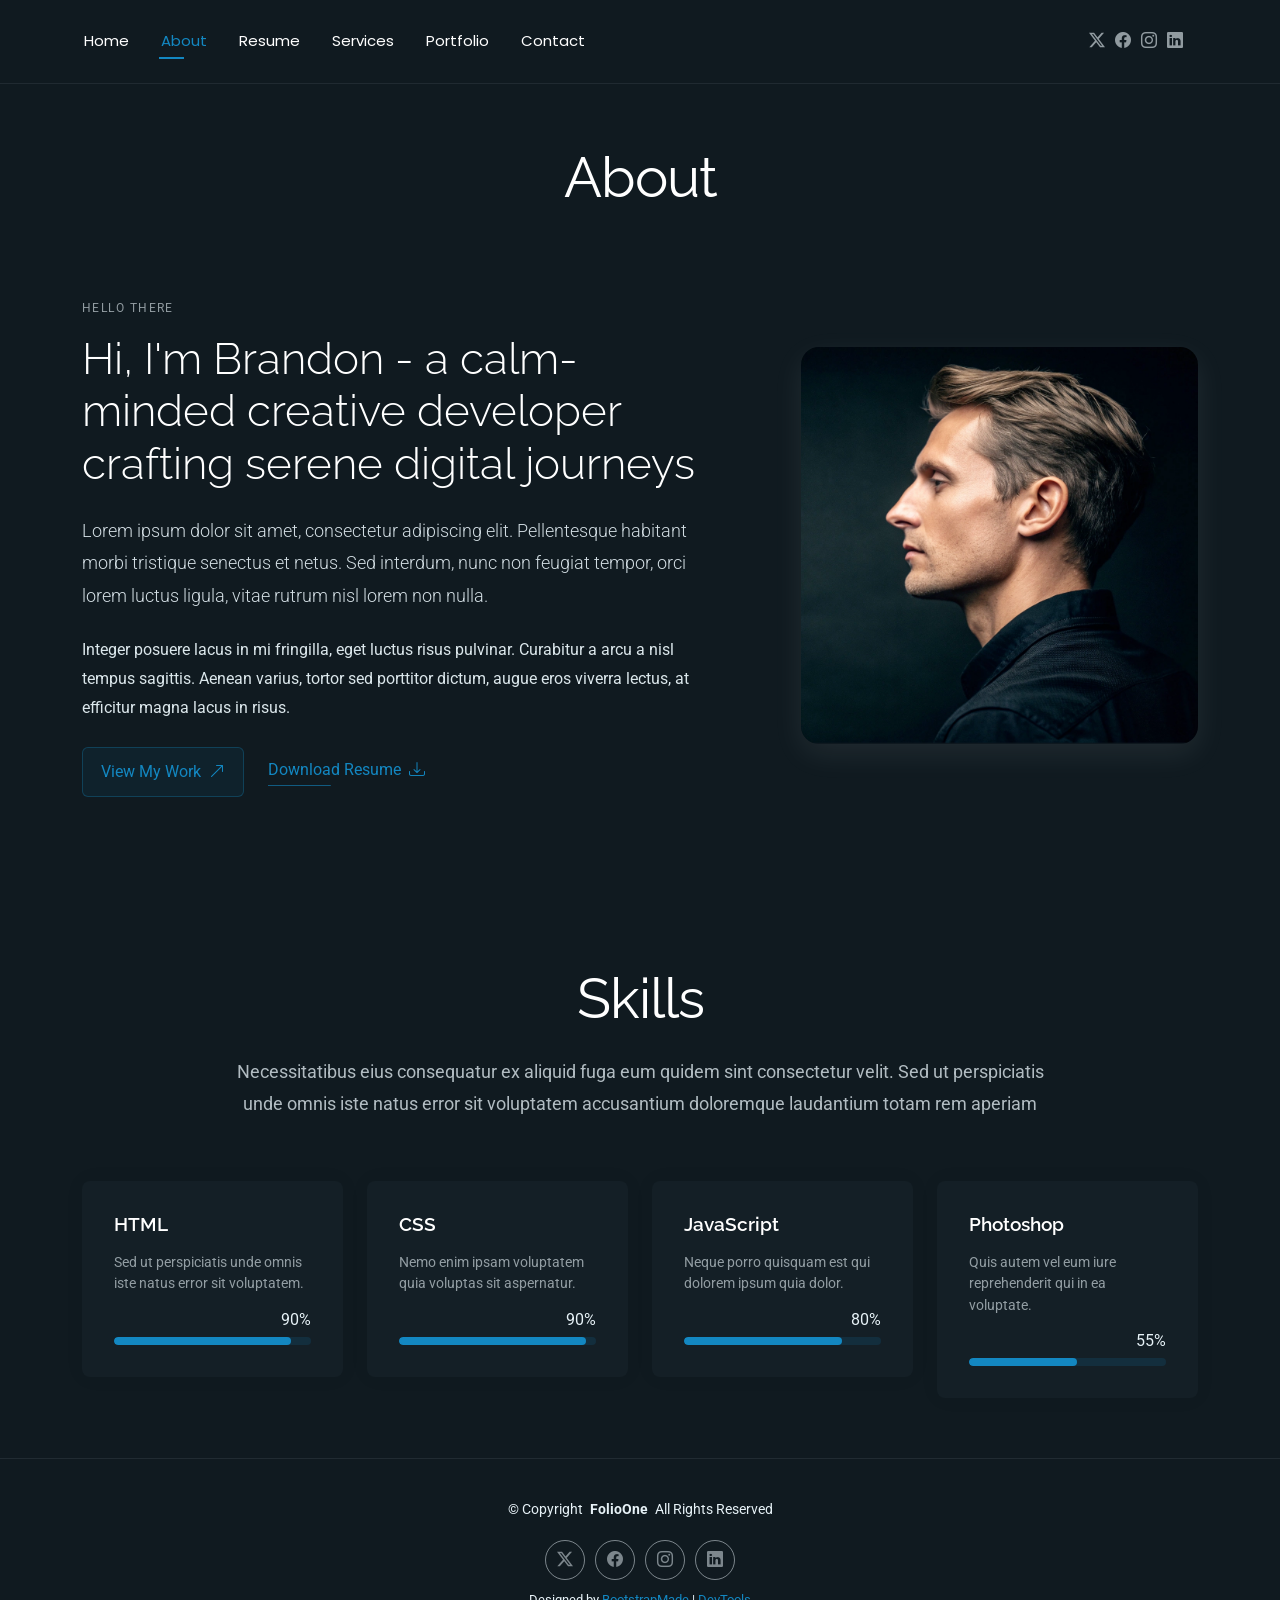
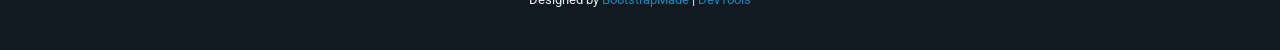
==== about.html @ c2deaa77 "." ====
<!DOCTYPE html>
<html lang="en">

<head>
  <meta charset="utf-8">
  <meta content="width=device-width, initial-scale=1.0" name="viewport">
  <title>About - FolioOne Bootstrap Template</title>
  <meta name="description" content="">
  <meta name="keywords" content="">

  <!-- Favicons -->
  <link href="assets/img/favicon.png" rel="icon">
  <link href="assets/img/apple-touch-icon.png" rel="apple-touch-icon">

  <!-- Fonts -->
  <link href="https://fonts.googleapis.com" rel="preconnect">
  <link href="https://fonts.gstatic.com" rel="preconnect" crossorigin>
  <link href="https://fonts.googleapis.com/css2?family=Roboto:ital,wght@0,100;0,300;0,400;0,500;0,700;0,900;1,100;1,300;1,400;1,500;1,700;1,900&family=Poppins:ital,wght@0,100;0,200;0,300;0,400;0,500;0,600;0,700;0,800;0,900;1,100;1,200;1,300;1,400;1,500;1,600;1,700;1,800;1,900&family=Raleway:ital,wght@0,100;0,200;0,300;0,400;0,500;0,600;0,700;0,800;0,900;1,100;1,200;1,300;1,400;1,500;1,600;1,700;1,800;1,900&display=swap" rel="stylesheet">

  <!-- Vendor CSS Files -->
  <link href="assets/vendor/bootstrap/css/bootstrap.min.css" rel="stylesheet">
  <link href="assets/vendor/bootstrap-icons/bootstrap-icons.css" rel="stylesheet">
  <link href="assets/vendor/aos/aos.css" rel="stylesheet">
  <link href="assets/vendor/swiper/swiper-bundle.min.css" rel="stylesheet">
  <link href="assets/vendor/glightbox/css/glightbox.min.css" rel="stylesheet">

  <!-- Main CSS File -->
  <link href="assets/css/main.css" rel="stylesheet">

  <!-- =======================================================
  * Template Name: FolioOne
  * Template URL: https://bootstrapmade.com/folioone-bootstrap-portfolio-website-template/
  * Updated: Aug 23 2025 with Bootstrap v5.3.7
  * Author: BootstrapMade.com
  * License: https://bootstrapmade.com/license/
  ======================================================== -->
</head>

<body class="about-page">

  <header id="header" class="header d-flex align-items-center light-background sticky-top">
    <div class="container position-relative d-flex align-items-center justify-content-between">

      <!-- <a href="index.html" class="logo d-flex align-items-center me-auto me-xl-0">
      <img src="assets/img/logo.webp" alt="">
      <h1 class="sitename">FolioOne</h1> 
    </a> -->

      <nav id="navmenu" class="navmenu">
        <ul>
          <li><a href="index.html">Home</a></li>
          <li><a href="about.html" class="active">About</a></li>
          <li><a href="resume.html">Resume</a></li>
          <li><a href="services.html">Services</a></li>
          <li><a href="portfolio.html">Portfolio</a></li>
          <li><a href="contact.html">Contact</a></li>
        </ul>
        <i class="mobile-nav-toggle d-xl-none bi bi-list"></i>
      </nav>

      <div class="header-social-links">
        <a href="#" class="twitter"><i class="bi bi-twitter-x"></i></a>
        <a href="#" class="facebook"><i class="bi bi-facebook"></i></a>
        <a href="#" class="instagram"><i class="bi bi-instagram"></i></a>
        <a href="#" class="linkedin"><i class="bi bi-linkedin"></i></a>
      </div>

    </div>
  </header>

  <main class="main">

    <!-- About Section -->
    <section id="about" class="about section">

      <!-- Section Title -->
      <div class="container section-title" data-aos="fade-up">
        <h2>About</h2>
      </div><!-- End Section Title -->

      <div class="container" data-aos="fade-up" data-aos-delay="100">

        <!-- Intro + Photo -->
        <div class="row align-items-center justify-content-between gy-5 mb-5">
          <div class="col-lg-7" data-aos="fade-right" data-aos-delay="150">
            <div class="intro-content">
              <span class="eyebrow">Hello there</span>
              <h2 class="headline">Hi, I'm Brandon - a calm-minded creative developer crafting serene digital journeys</h2>
              <p class="lead">
                Lorem ipsum dolor sit amet, consectetur adipiscing elit. Pellentesque habitant morbi tristique senectus et netus. Sed interdum, nunc non feugiat tempor, orci lorem luctus ligula, vitae rutrum nisl lorem non nulla.
              </p>
              <p>
                Integer posuere lacus in mi fringilla, eget luctus risus pulvinar. Curabitur a arcu a nisl tempus sagittis. Aenean varius, tortor sed porttitor dictum, augue eros viverra lectus, at efficitur magna lacus in risus.
              </p>

              <div class="cta-group">
                <a href="#portfolio" class="btn-ghost">
                  View My Work <i class="bi bi-arrow-up-right"></i>
                </a>
                <a href="#" class="link-underline">
                  Download Resume <i class="bi bi-download"></i>
                </a>
              </div>
            </div>
          </div>

          <div class="col-lg-5" data-aos="zoom-in" data-aos-delay="250">
            <figure class="profile-figure text-center text-lg-end">
              <img src="assets/img/profile/profile-square-11.webp" alt="Portrait of Alex" class="img-fluid profile-photo">
            </figure>
          </div>
        </div>
        <!-- End Intro + Photo -->
      </div>
    </section><!-- /About Section -->

    <!-- Skills Section -->
    <section id="skills" class="skills section">

      <!-- Section Title -->
      <div class="container section-title" data-aos="fade-up">
        <h2>Skills</h2>
        <p>Necessitatibus eius consequatur ex aliquid fuga eum quidem sint consectetur velit. Sed ut perspiciatis unde omnis iste natus error sit voluptatem accusantium doloremque laudantium totam rem aperiam</p>
      </div><!-- End Section Title -->

      <div class="container" data-aos="fade-up" data-aos-delay="100">

        <div class="row g-4 skills-animation">

          <div class="col-md-6 col-lg-3" data-aos="fade-up" data-aos-delay="100">
            <div class="skill-box">
              <h3>HTML</h3>
              <p>Sed ut perspiciatis unde omnis iste natus error sit voluptatem.</p>
              <span class="text-end d-block">90%</span>
              <div class="progress">
                <div class="progress-bar" role="progressbar" aria-valuenow="90" aria-valuemin="0" aria-valuemax="100"></div>
              </div>
            </div>
          </div>

          <div class="col-md-6 col-lg-3" data-aos="fade-up" data-aos-delay="200">
            <div class="skill-box">
              <h3>CSS</h3>
              <p>Nemo enim ipsam voluptatem quia voluptas sit aspernatur.</p>
              <span class="text-end d-block">90%</span>
              <div class="progress">
                <div class="progress-bar" role="progressbar" aria-valuenow="95" aria-valuemin="0" aria-valuemax="100"></div>
              </div>
            </div>
          </div>

          <div class="col-md-6 col-lg-3" data-aos="fade-up" data-aos-delay="300">
            <div class="skill-box">
              <h3>JavaScript</h3>
              <p>Neque porro quisquam est qui dolorem ipsum quia dolor.</p>
              <span class="text-end d-block">80%</span>
              <div class="progress">
                <div class="progress-bar" role="progressbar" aria-valuenow="80" aria-valuemin="0" aria-valuemax="100"></div>
              </div>
            </div>
          </div>

          <div class="col-md-6 col-lg-3" data-aos="fade-up" data-aos-delay="400">
            <div class="skill-box">
              <h3>Photoshop</h3>
              <p>Quis autem vel eum iure reprehenderit qui in ea voluptate.</p>
              <span class="text-end d-block">55%</span>
              <div class="progress">
                <div class="progress-bar" role="progressbar" aria-valuenow="55" aria-valuemin="0" aria-valuemax="100">
                </div>
              </div>
            </div>
          </div>

        </div>

      </div>

    </section><!-- /Skills Section -->
  </main>

  <footer id="footer" class="footer">

    <div class="container">
      <div class="copyright text-center ">
        <p>© <span>Copyright</span> <strong class="px-1 sitename">FolioOne</strong> <span>All Rights Reserved<br></span></p>
      </div>
      <div class="social-links d-flex justify-content-center">
        <a href=""><i class="bi bi-twitter-x"></i></a>
        <a href=""><i class="bi bi-facebook"></i></a>
        <a href=""><i class="bi bi-instagram"></i></a>
        <a href=""><i class="bi bi-linkedin"></i></a>
      </div>
      <div class="credits">
        <!-- All the links in the footer should remain intact. -->
        <!-- You can delete the links only if you've purchased the pro version. -->
        <!-- Licensing information: https://bootstrapmade.com/license/ -->
        <!-- Purchase the pro version with working PHP/AJAX contact form: [buy-url] -->
        Designed by <a href="https://bootstrapmade.com/">BootstrapMade</a> | <a href="https://bootstrapmade.com/tools/">DevTools</a>
      </div>
    </div>

  </footer>

  <!-- Scroll Top -->
  <a href="#" id="scroll-top" class="scroll-top d-flex align-items-center justify-content-center"><i class="bi bi-arrow-up-short"></i></a>

  <!-- Preloader -->
  <div id="preloader"></div>

  <!-- Vendor JS Files -->
  <script src="assets/vendor/bootstrap/js/bootstrap.bundle.min.js"></script>
  <script src="assets/vendor/php-email-form/validate.js"></script>
  <script src="assets/vendor/aos/aos.js"></script>
  <script src="assets/vendor/typed.js/typed.umd.js"></script>
  <script src="assets/vendor/waypoints/noframework.waypoints.js"></script>
  <script src="assets/vendor/purecounter/purecounter_vanilla.js"></script>
  <script src="assets/vendor/swiper/swiper-bundle.min.js"></script>
  <script src="assets/vendor/imagesloaded/imagesloaded.pkgd.min.js"></script>
  <script src="assets/vendor/isotope-layout/isotope.pkgd.min.js"></script>
  <script src="assets/vendor/glightbox/js/glightbox.min.js"></script>

  <!-- Main JS File -->
  <script src="assets/js/main.js"></script>

</body>

</html>
---- assets/css/main.css ----
/**
* Template Name: FolioOne
* Template URL: https://bootstrapmade.com/folioone-bootstrap-portfolio-website-template/
* Updated: Aug 23 2025 with Bootstrap v5.3.7
* Author: BootstrapMade.com
* License: https://bootstrapmade.com/license/
*/

/*--------------------------------------------------------------
# Font & Color Variables
# Help: https://bootstrapmade.com/color-system/
--------------------------------------------------------------*/
/* Fonts */
:root {
  --default-font: "Roboto",  system-ui, -apple-system, "Segoe UI", Roboto, "Helvetica Neue", Arial, "Noto Sans", "Liberation Sans", sans-serif, "Apple Color Emoji", "Segoe UI Emoji", "Segoe UI Symbol", "Noto Color Emoji";
  --heading-font: "Raleway",  sans-serif;
  --nav-font: "Poppins",  sans-serif;
}

/* Global Colors - The following color variables are used throughout the website. Updating them here will change the color scheme of the entire website */
:root { 
  --background-color: #101a20; /* Background color for the entire website, including individual sections */
  --default-color: #e7f2f7; /* Default color used for the majority of the text content across the entire website */
  --heading-color: #ffffff; /* Color for headings, subheadings and title throughout the website */
  --accent-color: #1387c1; /* Accent color that represents your brand on the website. It's used for buttons, links, and other elements that need to stand out */
  --surface-color: #141f26; /* The surface color is used as a background of boxed elements within sections, such as cards, icon boxes, or other elements that require a visual separation from the global background. */
  --contrast-color: #ffffff; /* Contrast color for text, ensuring readability against backgrounds of accent, heading, or default colors. */
}

/* Nav Menu Colors - The following color variables are used specifically for the navigation menu. They are separate from the global colors to allow for more customization options */
:root {
  --nav-color: #ffffff;  /* The default color of the main navmenu links */
  --nav-hover-color: #1387c1; /* Applied to main navmenu links when they are hovered over or active */
  --nav-mobile-background-color: #213642; /* Used as the background color for mobile navigation menu */
  --nav-dropdown-background-color: #051117; /* Used as the background color for dropdown items that appear when hovering over primary navigation items */
  --nav-dropdown-color: #e7f2f7; /* Used for navigation links of the dropdown items in the navigation menu. */
  --nav-dropdown-hover-color: #1387c1; /* Similar to --nav-hover-color, this color is applied to dropdown navigation links when they are hovered over. */
}

/* Color Presets - These classes override global colors when applied to any section or element, providing reuse of the sam color scheme. */

.light-background {
  --background-color: #142027;
  --surface-color: #325264;
}

.dark-background {
  --background-color: #0b1419;
  --default-color: #ffffff;
  --heading-color: #ffffff;
  --surface-color: #252525;
  --contrast-color: #ffffff;
}

/* Smooth scroll */
:root {
  scroll-behavior: smooth;
}

/*--------------------------------------------------------------
# General Styling & Shared Classes
--------------------------------------------------------------*/
body {
  color: var(--default-color);
  background-color: var(--background-color);
  font-family: var(--default-font);
}

a {
  color: var(--accent-color);
  text-decoration: none;
  transition: 0.3s;
}

a:hover {
  color: color-mix(in srgb, var(--accent-color), transparent 25%);
  text-decoration: none;
}

h1,
h2,
h3,
h4,
h5,
h6 {
  color: var(--heading-color);
  font-family: var(--heading-font);
}

/* PHP Email Form Messages
------------------------------*/
.php-email-form .error-message {
  display: none;
  background: #df1529;
  color: #ffffff;
  text-align: left;
  padding: 15px;
  margin-bottom: 24px;
  font-weight: 600;
}

.php-email-form .sent-message {
  display: none;
  color: #ffffff;
  background: #059652;
  text-align: center;
  padding: 15px;
  margin-bottom: 24px;
  font-weight: 600;
}

.php-email-form .loading {
  display: none;
  background: var(--surface-color);
  text-align: center;
  padding: 15px;
  margin-bottom: 24px;
}

.php-email-form .loading:before {
  content: "";
  display: inline-block;
  border-radius: 50%;
  width: 24px;
  height: 24px;
  margin: 0 10px -6px 0;
  border: 3px solid var(--accent-color);
  border-top-color: var(--surface-color);
  animation: php-email-form-loading 1s linear infinite;
}

@keyframes php-email-form-loading {
  0% {
    transform: rotate(0deg);
  }

  100% {
    transform: rotate(360deg);
  }
}

/*--------------------------------------------------------------
# Global Header
--------------------------------------------------------------*/
.header {
  --background-color: rgba(255, 255, 255, 0);
  color: var(--default-color);
  background-color: var(--background-color);
  padding: 15px 0;
  transition: all 0.5s;
  z-index: 997;
  border-bottom: 1px solid color-mix(in srgb, var(--default-color), transparent 92%);
}

.header .logo {
  line-height: 1;
}

.header .logo img {
  max-height: 36px;
  margin-right: 8px;
}

.header .logo h1 {
  font-size: 32px;
  margin: 0;
  font-weight: 400;
  color: var(--heading-color);
}

.header .header-social-links {
  padding-right: 15px;
}

.header .header-social-links a {
  color: color-mix(in srgb, var(--default-color), transparent 40%);
  padding-left: 6px;
  display: inline-block;
  transition: 0.3s;
  font-size: 16px;
}

.header .header-social-links a:hover {
  color: var(--default-color);
}

.header .header-social-links a i {
  line-height: 0px;
}

@media (max-width: 1200px) {
  .header .logo {
    order: 1;
  }

  .header .header-social-links {
    order: 2;
  }

  .header .navmenu {
    order: 3;
  }
}

/* Global Header on Scroll
------------------------------*/
.scrolled .header {
  --background-color: rgba(16, 26, 32, 0.9);
}

/*--------------------------------------------------------------
# Navigation Menu
--------------------------------------------------------------*/
/* Desktop Navigation */
@media (min-width: 1200px) {
  .navmenu {
    padding: 0;
  }

  .navmenu ul {
    margin: 0;
    padding: 0;
    display: flex;
    list-style: none;
    align-items: center;
  }

  .navmenu li {
    position: relative;
  }

  .navmenu>ul>li {
    white-space: nowrap;
    padding: 15px 28px 15px 0;
  }

  .navmenu>ul>li:last-child {
    padding-right: 0;
  }

  .navmenu a,
  .navmenu a:focus {
    color: var(--nav-color);
    font-size: 15px;
    padding: 0 2px;
    font-family: var(--nav-font);
    font-weight: 400;
    display: flex;
    align-items: center;
    justify-content: space-between;
    white-space: nowrap;
    transition: 0.3s;
    position: relative;
  }

  .navmenu a i,
  .navmenu a:focus i {
    font-size: 12px;
    line-height: 0;
    margin-left: 5px;
    transition: 0.3s;
  }

  .navmenu>ul>li>a:before {
    content: "";
    position: absolute;
    height: 2px;
    bottom: -6px;
    left: 0;
    background-color: var(--nav-hover-color);
    visibility: hidden;
    width: 0px;
    transition: all 0.3s ease-in-out 0s;
  }

  .navmenu a:hover:before,
  .navmenu li:hover>a:before,
  .navmenu .active:before {
    visibility: visible;
    width: 25px;
  }

  .navmenu li:hover>a,
  .navmenu .active,
  .navmenu .active:focus {
    color: var(--nav-hover-color);
  }

  .navmenu .dropdown ul {
    margin: 0;
    padding: 10px 0;
    background: var(--nav-dropdown-background-color);
    display: block;
    position: absolute;
    visibility: hidden;
    left: -5px;
    top: 130%;
    opacity: 0;
    transition: 0.3s;
    border-radius: 4px;
    z-index: 99;
    box-shadow: 0px 0px 30px rgba(0, 0, 0, 0.1);
  }

  .navmenu .dropdown ul li {
    min-width: 200px;
  }

  .navmenu .dropdown ul a {
    padding: 10px 20px;
    font-size: 15px;
    text-transform: none;
    color: var(--nav-dropdown-color);
  }

  .navmenu .dropdown ul a i {
    font-size: 12px;
  }

  .navmenu .dropdown ul a:hover,
  .navmenu .dropdown ul .active:hover,
  .navmenu .dropdown ul li:hover>a {
    color: var(--nav-dropdown-hover-color);
  }

  .navmenu .dropdown:hover>ul {
    opacity: 1;
    top: 100%;
    visibility: visible;
  }

  .navmenu .dropdown .dropdown ul {
    top: 0;
    left: -90%;
    visibility: hidden;
  }

  .navmenu .dropdown .dropdown:hover>ul {
    opacity: 1;
    top: 0;
    left: -100%;
    visibility: visible;
  }
}

/* Mobile Navigation */
@media (max-width: 1199px) {
  .mobile-nav-toggle {
    color: var(--nav-color);
    font-size: 28px;
    line-height: 0;
    margin-right: 10px;
    cursor: pointer;
    transition: color 0.3s;
  }

  .navmenu {
    padding: 0;
    z-index: 9997;
  }

  .navmenu ul {
    display: none;
    list-style: none;
    position: absolute;
    inset: 60px 20px 20px 20px;
    padding: 10px 0;
    margin: 0;
    border-radius: 6px;
    background-color: var(--nav-mobile-background-color);
    border: 1px solid color-mix(in srgb, var(--default-color), transparent 90%);
    box-shadow: none;
    overflow-y: auto;
    transition: 0.3s;
    z-index: 9998;
  }

  .navmenu a,
  .navmenu a:focus {
    color: var(--nav-dropdown-color);
    padding: 10px 20px;
    font-family: var(--nav-font);
    font-size: 17px;
    font-weight: 500;
    display: flex;
    align-items: center;
    justify-content: space-between;
    white-space: nowrap;
    transition: 0.3s;
  }

  .navmenu a i,
  .navmenu a:focus i {
    font-size: 12px;
    line-height: 0;
    margin-left: 5px;
    width: 30px;
    height: 30px;
    display: flex;
    align-items: center;
    justify-content: center;
    border-radius: 50%;
    transition: 0.3s;
    background-color: color-mix(in srgb, var(--accent-color), transparent 90%);
  }

  .navmenu a i:hover,
  .navmenu a:focus i:hover {
    background-color: var(--accent-color);
    color: var(--contrast-color);
  }

  .navmenu a:hover,
  .navmenu .active,
  .navmenu .active:focus {
    color: var(--nav-dropdown-hover-color);
  }

  .navmenu .active i,
  .navmenu .active:focus i {
    background-color: var(--accent-color);
    color: var(--contrast-color);
    transform: rotate(180deg);
  }

  .navmenu .dropdown ul {
    position: static;
    display: none;
    z-index: 99;
    padding: 10px 0;
    margin: 10px 20px;
    background-color: var(--nav-dropdown-background-color);
    transition: all 0.5s ease-in-out;
  }

  .navmenu .dropdown ul ul {
    background-color: rgba(33, 37, 41, 0.1);
  }

  .navmenu .dropdown>.dropdown-active {
    display: block;
    background-color: rgba(33, 37, 41, 0.03);
  }

  .mobile-nav-active {
    overflow: hidden;
  }

  .mobile-nav-active .mobile-nav-toggle {
    color: #fff;
    position: absolute;
    font-size: 32px;
    top: 15px;
    right: 15px;
    margin-right: 0;
    z-index: 9999;
  }

  .mobile-nav-active .navmenu {
    position: fixed;
    overflow: hidden;
    inset: 0;
    background: rgba(33, 37, 41, 0.8);
    transition: 0.3s;
  }

  .mobile-nav-active .navmenu>ul {
    display: block;
  }
}

/*--------------------------------------------------------------
# Global Footer
--------------------------------------------------------------*/
.footer {
  color: var(--default-color);
  background-color: var(--background-color);
  font-size: 14px;
  padding: 40px 0;
  position: relative;
  border-top: 1px solid color-mix(in srgb, var(--default-color), transparent 92%);
}

.footer .copyright p {
  margin-bottom: 0;
}

.footer .social-links {
  margin-top: 20px;
}

.footer .social-links a {
  display: flex;
  align-items: center;
  justify-content: center;
  width: 40px;
  height: 40px;
  border-radius: 50%;
  border: 1px solid color-mix(in srgb, var(--default-color), transparent 50%);
  font-size: 16px;
  color: color-mix(in srgb, var(--default-color), transparent 50%);
  margin: 0 5px;
  transition: 0.3s;
}

.footer .social-links a:hover {
  color: var(--accent-color);
  border-color: var(--accent-color);
}

.footer .credits {
  margin-top: 10px;
  font-size: 13px;
  text-align: center;
}

/*--------------------------------------------------------------
# Preloader
--------------------------------------------------------------*/
#preloader {
  position: fixed;
  inset: 0;
  z-index: 9999;
  overflow: hidden;
  background-color: var(--background-color);
  transition: all 0.6s ease-out;
  width: 100%;
  height: 100vh;
}

#preloader:before,
#preloader:after {
  content: "";
  position: absolute;
  border: 4px solid var(--accent-color);
  border-radius: 50%;
  animation: animate-preloader 2s cubic-bezier(0, 0.2, 0.8, 1) infinite;
}

#preloader:after {
  animation-delay: -0.5s;
}

@keyframes animate-preloader {
  0% {
    width: 10px;
    height: 10px;
    top: calc(50% - 5px);
    left: calc(50% - 5px);
    opacity: 1;
  }

  100% {
    width: 72px;
    height: 72px;
    top: calc(50% - 36px);
    left: calc(50% - 36px);
    opacity: 0;
  }
}

/*--------------------------------------------------------------
# Scroll Top Button
--------------------------------------------------------------*/
.scroll-top {
  position: fixed;
  visibility: hidden;
  opacity: 0;
  right: 15px;
  bottom: -15px;
  z-index: 99999;
  background-color: var(--accent-color);
  width: 44px;
  height: 44px;
  border-radius: 50px;
  transition: all 0.4s;
}

.scroll-top i {
  font-size: 24px;
  color: var(--contrast-color);
  line-height: 0;
}

.scroll-top:hover {
  background-color: color-mix(in srgb, var(--accent-color), transparent 20%);
  color: var(--contrast-color);
}

.scroll-top.active {
  visibility: visible;
  opacity: 1;
  bottom: 15px;
}

/*--------------------------------------------------------------
# Disable aos animation delay on mobile devices
--------------------------------------------------------------*/
@media screen and (max-width: 768px) {
  [data-aos-delay] {
    transition-delay: 0 !important;
  }
}

/*--------------------------------------------------------------
# Global Page Titles & Breadcrumbs
--------------------------------------------------------------*/
.page-title {
  color: var(--default-color);
  background-color: var(--background-color);
  position: relative;
}

.page-title .heading {
  padding: 80px 0;
  border-top: 1px solid color-mix(in srgb, var(--default-color), transparent 90%);
}

.page-title .heading h1 {
  font-size: 38px;
  font-weight: 700;
}

.page-title nav {
  background-color: color-mix(in srgb, var(--default-color), transparent 96%);
  padding: 20px 0;
}

.page-title nav ol {
  display: flex;
  flex-wrap: wrap;
  list-style: none;
  padding: 0;
  margin: 0;
  font-size: 16px;
  font-weight: 400;
}

.page-title nav ol li+li {
  padding-left: 10px;
}

.page-title nav ol li+li::before {
  content: "/";
  display: inline-block;
  padding-right: 10px;
  color: color-mix(in srgb, var(--default-color), transparent 70%);
}

/*--------------------------------------------------------------
# Global Sections
--------------------------------------------------------------*/
section,
.section {
  color: var(--default-color);
  background-color: var(--background-color);
  padding: 60px 0;
  scroll-margin-top: 100px;
  overflow: clip;
}

@media (max-width: 1199px) {

  section,
  .section {
    scroll-margin-top: 66px;
  }
}

/*--------------------------------------------------------------
# Global Section Titles
--------------------------------------------------------------*/
.section-title {
  text-align: center;
  padding-bottom: 60px;
  position: relative;
}

.section-title h2 {
  font-size: 3.5rem;
  font-weight: 400;
  line-height: 1.2;
  color: var(--heading-color);
  margin-bottom: 1.5rem;
  letter-spacing: -1px;
}

@media (max-width: 768px) {
  .section-title h2 {
    font-size: 2.5rem;
  }
}

.section-title p {
  font-size: 1.125rem;
  line-height: 1.8;
  color: color-mix(in srgb, var(--default-color), transparent 25%);
  max-width: 900px;
  margin: 0 auto;
  text-wrap: balance;
}

/*--------------------------------------------------------------
# Hero Section
--------------------------------------------------------------*/
.hero {
  padding: 80px 0;
  min-height: 100vh;
  display: flex;
  align-items: center;
}

.hero .hero-content h1 {
  font-size: 3.5rem;
  font-weight: 700;
  margin-bottom: 1rem;
  line-height: 1.2;
}

.hero .hero-content h1 .highlight {
  color: var(--accent-color);
  position: relative;
}

.hero .hero-content h1 .highlight::after {
  content: "";
  position: absolute;
  bottom: 0;
  left: 0;
  width: 100%;
  height: 3px;
  background: linear-gradient(90deg, var(--accent-color), color-mix(in srgb, var(--accent-color), transparent 50%));
  border-radius: 2px;
}

@media (max-width: 768px) {
  .hero .hero-content h1 {
    font-size: 2.5rem;
  }
}

.hero .hero-content h2 {
  font-size: 1.5rem;
  font-weight: 400;
  margin-bottom: 2rem;
  color: color-mix(in srgb, var(--default-color), transparent 20%);
}

.hero .hero-content h2 .typed {
  color: var(--accent-color);
  font-weight: 600;
}

@media (max-width: 768px) {
  .hero .hero-content h2 {
    font-size: 1.25rem;
  }
}

.hero .hero-content p {
  font-size: 1.1rem;
  line-height: 1.6;
  margin-bottom: 2.5rem;
  color: color-mix(in srgb, var(--default-color), transparent 30%);
}

.hero .hero-actions {
  display: flex;
  gap: 1rem;
  margin-bottom: 3rem;
}

.hero .hero-actions .btn {
  padding: 12px 30px;
  border-radius: 50px;
  font-weight: 600;
  text-decoration: none;
  transition: all 0.3s ease;
  border: 2px solid;
}

.hero .hero-actions .btn.btn-primary {
  background: var(--accent-color);
  color: var(--contrast-color);
  border-color: var(--accent-color);
}

.hero .hero-actions .btn.btn-primary:hover {
  background: color-mix(in srgb, var(--accent-color), black 15%);
  border-color: color-mix(in srgb, var(--accent-color), black 15%);
  transform: translateY(-2px);
}

.hero .hero-actions .btn.btn-outline {
  background: transparent;
  color: var(--accent-color);
  border-color: var(--accent-color);
}

.hero .hero-actions .btn.btn-outline:hover {
  transform: translateY(-2px);
}

@media (max-width: 576px) {
  .hero .hero-actions {
    flex-direction: column;
  }

  .hero .hero-actions .btn {
    text-align: center;
  }
}

.hero .social-links {
  display: flex;
  gap: 1rem;
}

.hero .social-links a {
  width: 45px;
  height: 45px;
  background: var(--surface-color);
  border-radius: 50%;
  display: flex;
  align-items: center;
  justify-content: center;
  color: var(--default-color);
  font-size: 1.2rem;
  transition: all 0.3s ease;
}

.hero .social-links a:hover {
  background: var(--accent-color);
  color: var(--contrast-color);
  transform: translateY(-3px);
  box-shadow: 0 8px 25px color-mix(in srgb, var(--accent-color), transparent 70%);
}

.hero .hero-image {
  position: relative;
}

.hero .hero-image .image-wrapper {
  position: relative;
  max-width: 450px;
  margin: 0 auto;
}

.hero .hero-image .image-wrapper img {
  border-radius: 20px;
  box-shadow: 0 5px 15px color-mix(in srgb, var(--default-color), transparent 95%);
  transition: transform 0.3s ease;
}

.hero .hero-image .image-wrapper img:hover {
  transform: scale(1.02);
}

.hero .hero-image .floating-elements {
  position: absolute;
  top: 0;
  left: 0;
  right: 0;
  bottom: 0;
  pointer-events: none;
}

.hero .hero-image .floating-elements .floating-card {
  position: absolute;
  background: var(--surface-color);
  padding: 15px 20px;
  border-radius: 15px;
  box-shadow: 0 10px 30px color-mix(in srgb, var(--default-color), transparent 90%);
  display: flex;
  align-items: center;
  gap: 10px;
  font-weight: 600;
  animation: float 3s ease-in-out infinite;
}

.hero .hero-image .floating-elements .floating-card i {
  font-size: 1.5rem;
  color: var(--accent-color);
}

.hero .hero-image .floating-elements .floating-card.design {
  top: 10%;
  right: -10%;
  animation-delay: 0s;
}

.hero .hero-image .floating-elements .floating-card.code {
  bottom: 30%;
  left: -15%;
  animation-delay: 1s;
}

.hero .hero-image .floating-elements .floating-card.creativity {
  top: 60%;
  right: -5%;
  animation-delay: 2s;
}

@media (max-width: 992px) {
  .hero .hero-image .floating-elements .floating-card {
    display: none;
  }
}

@keyframes float {

  0%,
  100% {
    transform: translateY(0px);
  }

  50% {
    transform: translateY(-10px);
  }
}

@media (max-width: 992px) {
  .hero .hero-content {
    text-align: center;
    margin-bottom: 3rem;
  }
}

/*--------------------------------------------------------------
# About Section
--------------------------------------------------------------*/
.about .intro-content .eyebrow {
  display: inline-block;
  letter-spacing: 0.12em;
  text-transform: uppercase;
  font-size: 12px;
  color: color-mix(in srgb, var(--default-color), transparent 40%);
  margin-bottom: 16px;
}

.about .intro-content .headline {
  font-family: var(--heading-font);
  font-weight: 300;
  line-height: 1.2;
  font-size: clamp(28px, 4vw, 44px);
  margin: 0 0 24px 0;
}

.about .intro-content .lead {
  font-size: 18px;
  line-height: 1.8;
  color: color-mix(in srgb, var(--default-color), transparent 10%);
  margin-bottom: 24px;
}

.about .intro-content p {
  line-height: 1.8;
  margin-bottom: 24px;
  color: color-mix(in srgb, var(--default-color), transparent 5%);
}

.about .intro-content .cta-group {
  display: flex;
  gap: 24px;
  align-items: center;
  margin-top: 24px;
}

.about .intro-content .cta-group .btn-ghost {
  display: inline-flex;
  align-items: center;
  gap: 8px;
  padding: 12px 18px;
  border-radius: 6px;
  color: var(--accent-color);
  background: color-mix(in srgb, var(--accent-color), transparent 92%);
  border: 1px solid color-mix(in srgb, var(--accent-color), transparent 70%);
  transition: 0.3s ease-in-out;
}

.about .intro-content .cta-group .btn-ghost:hover,
.about .intro-content .cta-group .btn-ghost:focus {
  color: var(--contrast-color);
  background: var(--accent-color);
  border-color: var(--accent-color);
  outline: none;
  box-shadow: 0 0 0 3px color-mix(in srgb, var(--accent-color), transparent 70%);
}

.about .intro-content .cta-group .link-underline {
  display: inline-flex;
  align-items: center;
  gap: 8px;
  position: relative;
  color: var(--accent-color);
  padding-bottom: 4px;
  transition: 0.3s ease-in-out;
}

.about .intro-content .cta-group .link-underline::after {
  content: "";
  position: absolute;
  left: 0;
  right: 0;
  bottom: 0;
  height: 1px;
  background: color-mix(in srgb, var(--accent-color), transparent 40%);
  transform: scaleX(0.4);
  transform-origin: left;
  transition: 0.3s ease-in-out;
}

.about .intro-content .cta-group .link-underline:hover,
.about .intro-content .cta-group .link-underline:focus {
  color: color-mix(in srgb, var(--accent-color), transparent 10%);
  outline: none;
}

.about .intro-content .cta-group .link-underline:hover::after,
.about .intro-content .cta-group .link-underline:focus::after {
  transform: scaleX(1);
}

.about .profile-figure {
  margin: 0;
}

.about .profile-figure .profile-photo {
  width: 88%;
  max-width: 440px;
  border-radius: 18px;
  box-shadow: 0 10px 30px color-mix(in srgb, var(--default-color), transparent 92%);
  transform: translateY(0);
  transition: transform 0.3s ease-in-out;
}

.about .profile-figure .profile-caption {
  margin-top: 24px;
  display: flex;
  align-items: center;
  justify-content: center;
}

.about .profile-figure .profile-caption .meta {
  font-size: 14px;
  color: color-mix(in srgb, var(--default-color), transparent 20%);
}

.about .profile-figure .profile-caption .meta .funfact {
  font-size: 13px;
  margin-top: 4px;
  color: color-mix(in srgb, var(--default-color), transparent 35%);
}

.about .profile-figure:hover .profile-photo {
  transform: translateY(-4px);
}

.about .skill-item {
  padding: 24px;
  border-radius: 6px;
  transition: 0.3s ease-in-out;
  background: color-mix(in srgb, var(--surface-color), var(--accent-color) 2%);
  border: 1px solid color-mix(in srgb, var(--default-color), transparent 88%);
  height: 100%;
}

.about .skill-item i {
  font-size: 24px;
  color: var(--accent-color);
  margin-bottom: 16px;
  display: inline-block;
}

.about .skill-item h3 {
  font-size: 16px;
  margin-bottom: 6px;
  font-weight: 500;
}

.about .skill-item p {
  margin: 0;
  font-size: 14px;
  color: color-mix(in srgb, var(--default-color), transparent 25%);
}

.about .skill-item:hover {
  transform: translateY(-3px);
  border-color: color-mix(in srgb, var(--accent-color), transparent 60%);
  box-shadow: 0 10px 30px color-mix(in srgb, var(--default-color), transparent 92%);
}

.about .timeline-item {
  position: relative;
  padding-left: 26px;
}

.about .timeline-item time {
  display: inline-block;
  font-size: 12px;
  letter-spacing: 0.08em;
  text-transform: uppercase;
  color: color-mix(in srgb, var(--default-color), transparent 45%);
  margin-bottom: 6px;
}

.about .timeline-item h4 {
  font-size: 18px;
  font-weight: 400;
  margin: 0 0 6px;
}

.about .timeline-item p {
  font-size: 14px;
  color: color-mix(in srgb, var(--default-color), transparent 25%);
  margin: 0;
}

.about .timeline-item .dot {
  position: absolute;
  left: 0;
  top: 4px;
  width: 10px;
  height: 10px;
  border-radius: 50%;
  background: var(--accent-color);
  box-shadow: 0 0 0 6px color-mix(in srgb, var(--accent-color), transparent 80%);
}

.about .personal-quote {
  padding: 24px 0;
}

.about .personal-quote p {
  font-family: var(--heading-font);
  font-weight: 300;
  font-size: clamp(20px, 3vw, 28px);
  line-height: 1.5;
  color: color-mix(in srgb, var(--default-color), transparent 5%);
  margin: 0 auto;
  max-width: 800px;
}

.about .fact-pill {
  display: flex;
  align-items: center;
  justify-content: center;
  gap: 10px;
  padding: 10px 14px;
  border-radius: 999px;
  border: 1px solid color-mix(in srgb, var(--default-color), transparent 85%);
  background: var(--surface-color);
  color: color-mix(in srgb, var(--default-color), transparent 10%);
  transition: 0.3s ease-in-out;
}

.about .fact-pill i {
  color: var(--accent-color);
}

.about .fact-pill span {
  font-size: 14px;
}

.about .fact-pill:hover {
  transform: translateY(-2px);
  border-color: color-mix(in srgb, var(--accent-color), transparent 60%);
  box-shadow: 0 10px 30px color-mix(in srgb, var(--default-color), transparent 92%);
}

.about .fact-pill:focus-within {
  box-shadow: 0 0 0 3px color-mix(in srgb, var(--accent-color), transparent 70%);
}

@media (max-width: 992px) {
  .about .profile-figure {
    text-align: center !important;
  }

  .about .profile-figure .profile-photo {
    width: 72%;
  }

  .about .intro-content .cta-group {
    flex-wrap: wrap;
  }
}

@media (max-width: 576px) {
  .about .profile-figure .profile-photo {
    width: 100%;
  }
}

/*--------------------------------------------------------------
# Skills Section
--------------------------------------------------------------*/
.skills .skill-box {
  background-color: var(--surface-color);
  padding: 2rem;
  border-radius: 8px;
  box-shadow: 0 0 20px rgba(0, 0, 0, 0.05);
}

.skills .skill-box h3 {
  font-size: 1.2rem;
  margin-bottom: 1rem;
  font-weight: 600;
}

.skills .skill-box p {
  font-size: 0.9rem;
  margin-bottom: 0.8rem;
  opacity: 0.6;
}

.skills .skill-box .progress {
  background-color: color-mix(in srgb, var(--accent-color), transparent 85%);
  border-radius: 50px;
  height: 8px;
  margin-top: 5px;
  overflow: hidden;
}

.skills .skill-box .progress .progress-bar {
  background-color: var(--accent-color);
  height: 100%;
  position: relative;
  border-radius: 50px;
  transition: 0.9s;
  width: 1px;
}

/*--------------------------------------------------------------
# Stats Section
--------------------------------------------------------------*/
.stats .avatars {
  position: relative;
}

.stats .avatars img {
  width: 60px;
  height: 60px;
  border: 3px solid var(--accent-color);
  margin-right: -15px;
  transition: transform 0.3s ease;
}

.stats .avatars img:hover {
  transform: translateY(-5px);
  z-index: 2;
}

.stats .counters h2 {
  color: var(--heading-color);
  font-size: 48px;
  font-weight: 700;
  margin-bottom: 10px;
}

.stats .counters h2 span {
  display: inline-block;
}

.stats .counters p {
  color: var(--default-color);
  font-size: 18px;
  margin: 0;
  opacity: 0.9;
}

@media (max-width: 991px) {
  .stats .row {
    text-align: center;
  }

  .stats .avatars {
    justify-content: center;
    margin-bottom: 40px;
  }

  .stats .counters h2 {
    font-size: 36px;
  }

  .stats .counters p {
    font-size: 16px;
  }

  .stats .counters .col-md-4 {
    margin-bottom: 30px;
  }

  .stats .counters .col-md-4:last-child {
    margin-bottom: 0;
  }
}

@media (max-width: 576px) {
  .stats {
    padding: 60px 0;
  }

  .stats .avatars {
    flex-wrap: wrap;
    justify-content: center;
  }

  .stats .avatars img {
    margin: 0 -8px;
  }
}

/*--------------------------------------------------------------
# Testimonials Section
--------------------------------------------------------------*/
.testimonials .testimonials-carousel,
.testimonials .testimonials-slider {
  overflow: hidden;
}

.testimonials .testimonial-item .testimonial-content {
  border-left: 3px solid var(--accent-color);
  padding-left: 30px;
}

.testimonials .testimonial-item .testimonial-img {
  border-radius: 50%;
  border: 4px solid var(--background-color);
  margin: 0 auto;
}

.testimonials .testimonial-item h3 {
  font-size: 20px;
  font-weight: bold;
  margin: 10px 0 5px 0;
}

.testimonials .testimonial-item h4 {
  font-size: 14px;
  color: color-mix(in srgb, var(--default-color), transparent 40%);
  margin: 0 0 10px 0;
}

.testimonials .testimonial-item .stars i {
  color: #ffc107;
  margin: 0 1px;
}

.testimonials .testimonial-item .quote-icon-left,
.testimonials .testimonial-item .quote-icon-right {
  color: color-mix(in srgb, var(--accent-color), transparent 50%);
  font-size: 26px;
  line-height: 0;
}

.testimonials .testimonial-item .quote-icon-left {
  display: inline-block;
  left: -5px;
  position: relative;
}

.testimonials .testimonial-item .quote-icon-right {
  display: inline-block;
  right: -5px;
  position: relative;
  top: 10px;
  transform: scale(-1, -1);
}

.testimonials .testimonial-item p {
  font-style: italic;
}

.testimonials .swiper-wrapper {
  height: auto;
}

.testimonials .swiper-pagination {
  margin-top: 30px;
  position: relative;
}

.testimonials .swiper-pagination .swiper-pagination-bullet {
  width: 12px;
  height: 12px;
  background-color: color-mix(in srgb, var(--default-color), transparent 85%);
  opacity: 1;
}

.testimonials .swiper-pagination .swiper-pagination-bullet-active {
  background-color: var(--accent-color);
}

/*--------------------------------------------------------------
# Resume Section
--------------------------------------------------------------*/
.resume .resume-item {
  margin-bottom: 3rem;
}

.resume .resume-item .resume-title {
  font-size: 1.75rem;
  font-weight: 700;
  margin-bottom: 1.5rem;
  padding-bottom: 1.5rem;
  position: relative;
  color: var(--heading-color);
}

.resume .resume-item .resume-title::after {
  content: "";
  position: absolute;
  display: block;
  width: 50px;
  height: 3px;
  background: var(--accent-color);
  bottom: 0;
  left: 0;
}

.resume .resume-item .resume-content {
  padding-left: 1.25rem;
  border-left: 2px solid color-mix(in srgb, var(--accent-color), transparent 85%);
}

.resume .resume-item article {
  position: relative;
  margin-bottom: 2.5rem;
}

.resume .resume-item article::before {
  content: "";
  position: absolute;
  width: 16px;
  height: 16px;
  border-radius: 50%;
  left: -1.8rem;
  top: 0.25rem;
  background: var(--background-color);
  border: 2px solid var(--accent-color);
}

.resume .resume-item article h4 {
  font-size: 1.25rem;
  font-weight: 600;
  margin-bottom: 0.5rem;
  color: var(--heading-color);
}

.resume .resume-item article h5 {
  font-size: 1rem;
  background: color-mix(in srgb, var(--accent-color), transparent 92%);
  padding: 0.375rem 0.75rem;
  display: inline-block;
  font-weight: 600;
  margin: 0.5rem 0;
  color: var(--accent-color);
  border-radius: 4px;
}

.resume .resume-item article .institution,
.resume .resume-item article .company {
  font-size: 1rem;
  margin-bottom: 1rem;
  color: color-mix(in srgb, var(--default-color), transparent 25%);
}

.resume .resume-item article p {
  margin-bottom: 1rem;
}

.resume .resume-item article ul {
  padding-left: 1.25rem;
  margin-bottom: 0;
}

.resume .resume-item article ul li {
  padding-bottom: 0.75rem;
  position: relative;
}

.resume .resume-item article ul li:last-child {
  padding-bottom: 0;
}

.resume .skill-item {
  margin-bottom: 2rem;
}

.resume .skill-item h4 {
  font-size: 1rem;
  font-weight: 600;
  margin-bottom: 0.75rem;
  color: var(--heading-color);
}

.resume .skill-item .progress {
  height: 0.75rem;
  background-color: color-mix(in srgb, var(--accent-color), transparent 92%);
  border-radius: 1rem;
  overflow: visible;
}

.resume .skill-item .progress .progress-bar {
  background-color: var(--accent-color);
  position: relative;
  border-radius: 1rem;
  width: 0;
  transition: width 1s ease;
}

.resume .skill-item .progress .progress-bar::after {
  content: attr(aria-valuenow) "%";
  position: absolute;
  right: 0;
  top: -1.75rem;
  font-size: 0.875rem;
  font-weight: 600;
  color: var(--accent-color);
}

@media (max-width: 991.98px) {
  .resume .resume-item {
    margin-bottom: 2rem;
  }
}

@media (max-width: 767.98px) {
  .resume .resume-content {
    padding-left: 1rem !important;
  }

  .resume article::before {
    left: -2rem !important;
  }
}

/*--------------------------------------------------------------
# Services Section
--------------------------------------------------------------*/
.services .service-item {
  display: flex;
  background-color: var(--surface-color);
  border-radius: 12px;
  padding: 2rem;
  height: 100%;
  position: relative;
  overflow: hidden;
  box-shadow: 0 5px 20px rgba(0, 0, 0, 0.03);
  transition: all 0.4s ease;
}

.services .service-item::before {
  content: "";
  position: absolute;
  left: 0;
  top: 0;
  height: 100%;
  width: 4px;
  background-color: var(--accent-color);
  transform: scaleY(0);
  transform-origin: bottom;
  transition: transform 0.4s cubic-bezier(0.65, 0, 0.35, 1);
}

.services .service-item:hover {
  box-shadow: 0 10px 30px rgba(0, 0, 0, 0.08);
  transform: translateY(-5px);
}

.services .service-item:hover::before {
  transform: scaleY(1);
}

.services .service-item:hover .service-icon {
  background-color: var(--accent-color);
  color: var(--contrast-color);
  transform: rotateY(180deg);
}

.services .service-item:hover .service-icon i {
  transform: rotateY(180deg);
}

.services .service-item:hover .service-link i {
  transform: translateX(5px);
}

.services .service-icon {
  flex-shrink: 0;
  width: 70px;
  height: 70px;
  border-radius: 12px;
  background-color: color-mix(in srgb, var(--accent-color), transparent 90%);
  color: var(--accent-color);
  display: flex;
  align-items: center;
  justify-content: center;
  margin-right: 1.5rem;
  transition: all 0.5s ease;
}

.services .service-icon i {
  font-size: 2rem;
  transition: transform 0.5s ease;
}

.services .service-content {
  flex-grow: 1;
}

.services .service-content h3 {
  font-size: 1.4rem;
  margin-bottom: 1rem;
  font-weight: 700;
  color: var(--heading-color);
}

.services .service-content p {
  margin-bottom: 1.25rem;
  color: color-mix(in srgb, var(--default-color), transparent 20%);
}

.services .service-link {
  display: inline-flex;
  align-items: center;
  color: var(--accent-color);
  font-weight: 600;
  text-decoration: none;
  transition: color 0.3s ease;
}

.services .service-link span {
  margin-right: 0.5rem;
}

.services .service-link i {
  transition: transform 0.3s ease;
}

.services .service-link:hover {
  color: color-mix(in srgb, var(--accent-color), transparent 25%);
}

@media (max-width: 767.98px) {
  .services .service-item {
    padding: 1.5rem;
    margin-bottom: 1rem;
  }

  .services .service-icon {
    width: 60px;
    height: 60px;
    margin-right: 1rem;
  }

  .services .service-icon i {
    font-size: 1.5rem;
  }

  .services .service-content h3 {
    font-size: 1.2rem;
    margin-bottom: 0.75rem;
  }

  .services .service-content p {
    margin-bottom: 1rem;
    font-size: 0.95rem;
  }
}

@media (max-width: 575.98px) {
  .services .service-item {
    flex-direction: column;
    text-align: center;
  }

  .services .service-item::before {
    width: 100%;
    height: 4px;
    transform: scaleX(0);
    transform-origin: left;
  }

  .services .service-item:hover::before {
    transform: scaleX(1);
  }

  .services .service-icon {
    margin-right: 0;
    margin-bottom: 1.25rem;
  }

  .services .service-link {
    justify-content: center;
  }
}

/*--------------------------------------------------------------
# Service Details Section
--------------------------------------------------------------*/
.service-details .service-hero {
  margin-bottom: 4rem;
}

.service-details .service-hero .service-meta {
  display: flex;
  align-items: center;
  gap: 1rem;
  margin-bottom: 1.5rem;
}

.service-details .service-hero .service-meta .service-category {
  background: color-mix(in srgb, var(--accent-color), transparent 85%);
  color: var(--accent-color);
  padding: 0.5rem 1rem;
  border-radius: 20px;
  font-size: 0.85rem;
  font-weight: 500;
  letter-spacing: 0.5px;
}

.service-details .service-hero .service-meta .reading-time {
  color: color-mix(in srgb, var(--default-color), transparent 50%);
  font-size: 0.9rem;
  font-weight: 300;
}

.service-details .service-hero h1 {
  font-size: 3.5rem;
  font-weight: 300;
  line-height: 1.2;
  margin-bottom: 1.5rem;
  color: var(--heading-color);
  letter-spacing: -0.02em;
}

.service-details .service-hero .service-description {
  font-size: 1.25rem;
  line-height: 1.7;
  color: color-mix(in srgb, var(--default-color), transparent 25%);
  font-weight: 300;
  margin: 0;
}

.service-details .service-visual {
  margin-bottom: 4rem;
  overflow: hidden;
  border-radius: 4px;
}

.service-details .service-visual img {
  width: 100%;
  height: 400px;
  object-fit: cover;
  transition: transform 0.5s ease;
}

.service-details .service-visual img:hover {
  transform: scale(1.02);
}

.service-details .service-narrative {
  margin-bottom: 5rem;
}

.service-details .service-narrative h3 {
  font-size: 2rem;
  font-weight: 300;
  margin-bottom: 2rem;
  color: var(--heading-color);
  letter-spacing: -0.01em;
}

.service-details .service-narrative p {
  font-size: 1.1rem;
  line-height: 1.8;
  margin-bottom: 2rem;
  color: var(--default-color);
  font-weight: 300;
}

.service-details .benefits-grid {
  display: grid;
  grid-template-columns: repeat(auto-fit, minmax(280px, 1fr));
  gap: 2.5rem;
  margin-top: 3rem;
}

.service-details .benefits-grid .benefit-card {
  text-align: center;
  padding: 0;
}

.service-details .benefits-grid .benefit-card .benefit-icon {
  width: 60px;
  height: 60px;
  background: color-mix(in srgb, var(--accent-color), transparent 90%);
  border-radius: 50%;
  display: flex;
  align-items: center;
  justify-content: center;
  margin: 0 auto 1.5rem;
  transition: all 0.3s ease;
}

.service-details .benefits-grid .benefit-card .benefit-icon i {
  font-size: 1.5rem;
  color: var(--accent-color);
}

.service-details .benefits-grid .benefit-card:hover .benefit-icon {
  background: var(--accent-color);
  transform: translateY(-2px);
}

.service-details .benefits-grid .benefit-card:hover .benefit-icon i {
  color: var(--contrast-color);
}

.service-details .benefits-grid .benefit-card h4 {
  font-size: 1.2rem;
  font-weight: 400;
  margin-bottom: 1rem;
  color: var(--heading-color);
}

.service-details .benefits-grid .benefit-card p {
  font-size: 1rem;
  line-height: 1.6;
  color: color-mix(in srgb, var(--default-color), transparent 30%);
  margin: 0;
}

.service-details .timeline-section {
  margin-bottom: 4rem;
}

.service-details .timeline-section h3 {
  font-size: 2rem;
  font-weight: 300;
  margin-bottom: 3rem;
  color: var(--heading-color);
  letter-spacing: -0.01em;
}

.service-details .timeline-section .timeline {
  position: relative;
}

.service-details .timeline-section .timeline::before {
  content: "";
  position: absolute;
  left: 30px;
  top: 0;
  bottom: 0;
  width: 1px;
  background: color-mix(in srgb, var(--default-color), transparent 85%);
}

.service-details .timeline-section .timeline .timeline-item {
  position: relative;
  padding-left: 80px;
  margin-bottom: 3rem;
}

.service-details .timeline-section .timeline .timeline-item:last-child {
  margin-bottom: 0;
}

.service-details .timeline-section .timeline .timeline-item .timeline-marker {
  position: absolute;
  left: 0;
  top: 0;
  width: 60px;
  height: 60px;
  background: var(--surface-color);
  border: 2px solid color-mix(in srgb, var(--accent-color), transparent 70%);
  border-radius: 50%;
  display: flex;
  align-items: center;
  justify-content: center;
  z-index: 1;
}

.service-details .timeline-section .timeline .timeline-item .timeline-marker span {
  font-size: 1.2rem;
  font-weight: 500;
  color: var(--accent-color);
}

.service-details .timeline-section .timeline .timeline-item .timeline-content h4 {
  font-size: 1.3rem;
  font-weight: 400;
  margin-bottom: 0.75rem;
  color: var(--heading-color);
}

.service-details .timeline-section .timeline .timeline-item .timeline-content p {
  font-size: 1rem;
  line-height: 1.6;
  margin-bottom: 0.5rem;
  color: var(--default-color);
}

.service-details .timeline-section .timeline .timeline-item .timeline-content small {
  color: color-mix(in srgb, var(--default-color), transparent 40%);
  font-size: 0.9rem;
  font-weight: 500;
}

.service-details .service-sidebar {
  padding-left: 2rem;
}

@media (max-width: 992px) {
  .service-details .service-sidebar {
    padding-left: 0;
    margin-top: 4rem;
  }
}

.service-details .overview-card,
.service-details .success-story,
.service-details .consultation-form {
  background: var(--surface-color);
  border-radius: 8px;
  padding: 2.5rem;
  margin-bottom: 2.5rem;
  border: 1px solid color-mix(in srgb, var(--default-color), transparent 93%);
  transition: all 0.3s ease;
}

.service-details .overview-card:hover,
.service-details .success-story:hover,
.service-details .consultation-form:hover {
  border-color: color-mix(in srgb, var(--accent-color), transparent 80%);
}

.service-details .overview-card .overview-header h4 {
  font-size: 1.4rem;
  font-weight: 400;
  margin-bottom: 2rem;
  color: var(--heading-color);
}

.service-details .overview-card .overview-stats {
  display: grid;
  grid-template-columns: repeat(3, 1fr);
  gap: 1.5rem;
  margin-bottom: 2rem;
}

.service-details .overview-card .overview-stats .stat-item {
  text-align: center;
}

.service-details .overview-card .overview-stats .stat-item .stat-number {
  font-size: 2rem;
  font-weight: 300;
  color: var(--accent-color);
  line-height: 1;
  margin-bottom: 0.5rem;
}

.service-details .overview-card .overview-stats .stat-item .stat-label {
  font-size: 0.85rem;
  color: color-mix(in srgb, var(--default-color), transparent 40%);
  font-weight: 500;
  text-transform: uppercase;
  letter-spacing: 0.5px;
}

.service-details .overview-card .overview-details {
  border-top: 1px solid color-mix(in srgb, var(--default-color), transparent 90%);
  padding-top: 1.5rem;
}

.service-details .overview-card .overview-details .detail-row {
  display: flex;
  justify-content: space-between;
  align-items: center;
  margin-bottom: 1rem;
}

.service-details .overview-card .overview-details .detail-row:last-child {
  margin-bottom: 0;
}

.service-details .overview-card .overview-details .detail-row .detail-label {
  font-size: 0.95rem;
  color: color-mix(in srgb, var(--default-color), transparent 30%);
  font-weight: 400;
}

.service-details .overview-card .overview-details .detail-row .detail-value {
  font-size: 0.95rem;
  color: var(--heading-color);
  font-weight: 500;
}

.service-details .success-story .story-quote p {
  font-size: 1.1rem;
  line-height: 1.7;
  color: color-mix(in srgb, var(--default-color), transparent 20%);
  font-style: italic;
  margin-bottom: 2rem;
}

.service-details .success-story .story-author {
  display: flex;
  align-items: center;
  gap: 1rem;
  margin-bottom: 1.5rem;
}

.service-details .success-story .story-author .author-avatar {
  width: 50px;
  height: 50px;
  border-radius: 50%;
  object-fit: cover;
}

.service-details .success-story .story-author .author-details h5 {
  font-size: 1rem;
  font-weight: 500;
  margin-bottom: 0.25rem;
  color: var(--heading-color);
}

.service-details .success-story .story-author .author-details span {
  display: block;
  font-size: 0.9rem;
  color: color-mix(in srgb, var(--default-color), transparent 40%);
  margin-bottom: 0.25rem;
}

.service-details .success-story .story-author .author-details small {
  font-size: 0.8rem;
  color: color-mix(in srgb, var(--default-color), transparent 50%);
}

.service-details .success-story .story-metrics {
  display: grid;
  grid-template-columns: repeat(2, 1fr);
  gap: 1rem;
  padding-top: 1.5rem;
  border-top: 1px solid color-mix(in srgb, var(--default-color), transparent 90%);
}

.service-details .success-story .story-metrics .metric {
  text-align: center;
}

.service-details .success-story .story-metrics .metric .metric-value {
  font-size: 1.5rem;
  font-weight: 500;
  color: var(--accent-color);
  display: block;
  margin-bottom: 0.25rem;
}

.service-details .success-story .story-metrics .metric .metric-label {
  font-size: 0.8rem;
  color: color-mix(in srgb, var(--default-color), transparent 40%);
  text-transform: uppercase;
  letter-spacing: 0.5px;
}

.service-details .consultation-form .form-header {
  margin-bottom: 2rem;
}

.service-details .consultation-form .form-header h4 {
  font-size: 1.4rem;
  font-weight: 400;
  margin-bottom: 0.75rem;
  color: var(--heading-color);
}

.service-details .consultation-form .form-header p {
  font-size: 0.95rem;
  line-height: 1.6;
  color: color-mix(in srgb, var(--default-color), transparent 30%);
  margin: 0;
}

.service-details .consultation-form .form-group {
  margin-bottom: 1.5rem;
}

.service-details .consultation-form .form-input {
  width: 100%;
  padding: 1rem;
  border: 1px solid color-mix(in srgb, var(--default-color), transparent 85%);
  border-radius: 4px;
  font-size: 0.95rem;
  transition: all 0.3s ease;
  background: transparent;
}

.service-details .consultation-form .form-input:focus {
  outline: none;
  border-color: var(--accent-color);
  box-shadow: 0 0 0 3px color-mix(in srgb, var(--accent-color), transparent 90%);
}

.service-details .consultation-form input[type=text],
.service-details .consultation-form input[type=email],
.service-details .consultation-form input[type=tel],
.service-details .consultation-form select,
.service-details .consultation-form textarea {
  color: var(--default-color);
  background-color: var(--surface-color);
  font-size: 14px;
  border-color: color-mix(in srgb, var(--default-color), transparent 80%);
}

.service-details .consultation-form input[type=text]:focus,
.service-details .consultation-form input[type=email]:focus,
.service-details .consultation-form input[type=tel]:focus,
.service-details .consultation-form select:focus,
.service-details .consultation-form textarea:focus {
  border-color: var(--accent-color);
}

.service-details .consultation-form input[type=text]::placeholder,
.service-details .consultation-form input[type=email]::placeholder,
.service-details .consultation-form input[type=tel]::placeholder,
.service-details .consultation-form select::placeholder,
.service-details .consultation-form textarea::placeholder {
  color: color-mix(in srgb, var(--default-color), transparent 70%);
}

.service-details .consultation-form .btn-consultation {
  background: var(--accent-color);
  color: var(--contrast-color);
  border: none;
  padding: 1rem 2rem;
  border-radius: 4px;
  font-size: 0.95rem;
  font-weight: 500;
  width: 100%;
  display: flex;
  align-items: center;
  justify-content: center;
  gap: 0.5rem;
  transition: all 0.3s ease;
  text-transform: none;
}

.service-details .consultation-form .btn-consultation:hover {
  background: color-mix(in srgb, var(--accent-color), transparent 10%);
  transform: translateY(-1px);
}

.service-details .consultation-form .btn-consultation i {
  font-size: 0.9rem;
}

@media (max-width: 768px) {
  .service-details .service-hero h1 {
    font-size: 2.5rem;
  }

  .service-details .service-hero .service-description {
    font-size: 1.1rem;
  }

  .service-details .service-visual img {
    height: 250px;
  }

  .service-details .benefits-grid {
    grid-template-columns: 1fr;
    gap: 2rem;
  }

  .service-details .timeline-section .timeline::before {
    left: 20px;
  }

  .service-details .timeline-section .timeline .timeline-item {
    padding-left: 60px;
  }

  .service-details .timeline-section .timeline .timeline-item .timeline-marker {
    width: 40px;
    height: 40px;
  }

  .service-details .timeline-section .timeline .timeline-item .timeline-marker span {
    font-size: 1rem;
  }

  .service-details .overview-card .overview-stats {
    grid-template-columns: 1fr;
    gap: 1rem;
  }
}

/*--------------------------------------------------------------
# Portfolio Section
--------------------------------------------------------------*/
.portfolio .portfolio-filters {
  display: flex;
  justify-content: center;
  flex-wrap: wrap;
  gap: 10px;
  margin-bottom: 30px;
  padding: 0;
  list-style: none;
}

.portfolio .portfolio-filters li {
  padding: 8px 20px;
  font-size: 0.95rem;
  font-weight: 500;
  border-radius: 30px;
  cursor: pointer;
  transition: all 0.3s ease;
  background-color: color-mix(in srgb, var(--accent-color), transparent 90%);
  color: var(--accent-color);
}

.portfolio .portfolio-filters li:hover {
  background-color: color-mix(in srgb, var(--accent-color), transparent 80%);
}

.portfolio .portfolio-filters li.filter-active {
  background-color: var(--accent-color);
  color: var(--contrast-color);
}

.portfolio .portfolio-card {
  background-color: var(--surface-color);
  border-radius: 10px;
  overflow: hidden;
  box-shadow: 0 5px 15px rgba(0, 0, 0, 0.05);
  margin-bottom: 30px;
  transition: all 0.3s ease;
}

.portfolio .portfolio-card:hover {
  transform: translateY(-10px);
  box-shadow: 0 10px 30px rgba(0, 0, 0, 0.1);
}

.portfolio .portfolio-card:hover .portfolio-img .portfolio-overlay {
  opacity: 1;
}

.portfolio .portfolio-card:hover .portfolio-img img {
  transform: scale(1.1);
}

.portfolio .portfolio-card .portfolio-img {
  position: relative;
  overflow: hidden;
}

.portfolio .portfolio-card .portfolio-img img {
  width: 100%;
  height: auto;
  transition: transform 0.5s ease;
}

.portfolio .portfolio-card .portfolio-img .portfolio-overlay {
  position: absolute;
  top: 0;
  left: 0;
  width: 100%;
  height: 100%;
  background: rgba(0, 0, 0, 0.6);
  display: flex;
  align-items: center;
  justify-content: center;
  gap: 15px;
  opacity: 0;
  transition: all 0.3s ease;
}

.portfolio .portfolio-card .portfolio-img .portfolio-overlay a {
  width: 45px;
  height: 45px;
  background-color: var(--accent-color);
  color: var(--contrast-color);
  border-radius: 50%;
  display: flex;
  align-items: center;
  justify-content: center;
  font-size: 1.2rem;
  transition: all 0.3s ease;
}

.portfolio .portfolio-card .portfolio-img .portfolio-overlay a:hover {
  background-color: color-mix(in srgb, var(--accent-color), #fff 20%);
  transform: translateY(-5px);
}

.portfolio .portfolio-card .portfolio-info {
  padding: 20px;
}

.portfolio .portfolio-card .portfolio-info h4 {
  font-size: 1.2rem;
  font-weight: 700;
  margin-bottom: 5px;
  color: var(--heading-color);
}

.portfolio .portfolio-card .portfolio-info p {
  font-size: 0.9rem;
  color: var(--default-color);
  margin-bottom: 10px;
}

.portfolio .portfolio-card .portfolio-info .portfolio-tags {
  display: flex;
  flex-wrap: wrap;
  gap: 8px;
}

.portfolio .portfolio-card .portfolio-info .portfolio-tags span {
  font-size: 0.8rem;
  padding: 4px 12px;
  border-radius: 20px;
  background-color: color-mix(in srgb, var(--accent-color), transparent 90%);
  color: var(--accent-color);
}

.portfolio .btn-primary {
  background-color: var(--accent-color);
  border-color: var(--accent-color);
  color: var(--contrast-color);
  padding: 12px 30px;
  font-weight: 600;
  border-radius: 5px;
  transition: all 0.3s ease;
}

.portfolio .btn-primary:hover {
  background-color: color-mix(in srgb, var(--accent-color), #000 10%);
  border-color: color-mix(in srgb, var(--accent-color), #000 10%);
  transform: translateY(-3px);
  box-shadow: 0 5px 15px rgba(0, 0, 0, 0.1);
}

/*--------------------------------------------------------------
# Portfolio Details Section
--------------------------------------------------------------*/
.portfolio-details {
  --section-spacing: 2.5rem;
}

.portfolio-details .portfolio-details-media {
  position: relative;
}

.portfolio-details .portfolio-details-media .main-image {
  margin-bottom: 1rem;
  border-radius: 20px;
  overflow: hidden;
  box-shadow: 0 10px 30px rgba(0, 0, 0, 0.08);
}

.portfolio-details .portfolio-details-media .main-image .portfolio-details-slider {
  position: relative;
}

.portfolio-details .portfolio-details-media .main-image .portfolio-details-slider .swiper-wrapper {
  height: auto !important;
}

.portfolio-details .portfolio-details-media .main-image .portfolio-details-slider .swiper-slide img {
  aspect-ratio: 3/2;
  object-fit: cover;
  width: 100%;
}

.portfolio-details .portfolio-details-media .main-image .portfolio-details-slider .swiper-button-next,
.portfolio-details .portfolio-details-media .main-image .portfolio-details-slider .swiper-button-prev {
  background-color: var(--contrast-color);
  width: 40px;
  height: 40px;
  border-radius: 50%;
  transition: all 0.3s ease;
}

.portfolio-details .portfolio-details-media .main-image .portfolio-details-slider .swiper-button-next:after,
.portfolio-details .portfolio-details-media .main-image .portfolio-details-slider .swiper-button-prev:after {
  font-size: 16px;
  color: var(--accent-color);
  font-weight: bold;
}

.portfolio-details .portfolio-details-media .main-image .portfolio-details-slider .swiper-button-next:hover,
.portfolio-details .portfolio-details-media .main-image .portfolio-details-slider .swiper-button-prev:hover {
  background-color: var(--accent-color);
}

.portfolio-details .portfolio-details-media .main-image .portfolio-details-slider .swiper-button-next:hover:after,
.portfolio-details .portfolio-details-media .main-image .portfolio-details-slider .swiper-button-prev:hover:after {
  color: var(--contrast-color);
}

.portfolio-details .portfolio-details-media .thumbnail-grid img {
  height: 80px;
  object-fit: cover;
  border-radius: 8px;
  cursor: pointer;
  transition: all 0.3s ease;
  box-shadow: 0 4px 10px rgba(0, 0, 0, 0.05);
}

.portfolio-details .portfolio-details-media .thumbnail-grid img:hover {
  transform: translateY(-5px);
  box-shadow: 0 8px 15px rgba(0, 0, 0, 0.1);
}

.portfolio-details .portfolio-details-media .tech-stack-badges {
  display: flex;
  flex-wrap: wrap;
  gap: 10px;
  margin-top: 1.5rem;
}

.portfolio-details .portfolio-details-media .tech-stack-badges span {
  display: inline-block;
  padding: 6px 12px;
  font-size: 13px;
  font-weight: 500;
  border-radius: 20px;
  background-color: color-mix(in srgb, var(--heading-color), transparent 85%);
  color: var(--heading-color);
  transition: all 0.3s ease;
}

.portfolio-details .portfolio-details-media .tech-stack-badges span:hover {
  background-color: color-mix(in srgb, var(--heading-color), transparent 70%);
  transform: translateY(-2px);
}

.portfolio-details .portfolio-details-content {
  padding: 0 0 0 2rem;
  height: 100%;
  display: flex;
  flex-direction: column;
}

.portfolio-details .portfolio-details-content .project-meta {
  display: flex;
  flex-wrap: wrap;
  justify-content: space-between;
  margin-bottom: 1.5rem;
}

.portfolio-details .portfolio-details-content .project-meta .badge-wrapper .project-badge {
  display: inline-block;
  padding: 8px 16px;
  background-color: color-mix(in srgb, var(--accent-color), transparent 90%);
  color: var(--accent-color);
  border-radius: 30px;
  font-weight: 600;
  font-size: 14px;
}

.portfolio-details .portfolio-details-content .project-meta .date-client {
  display: flex;
  gap: 1.5rem;
}

.portfolio-details .portfolio-details-content .project-meta .date-client .meta-item {
  display: flex;
  align-items: center;
  font-size: 14px;
  color: color-mix(in srgb, var(--default-color), transparent 30%);
}

.portfolio-details .portfolio-details-content .project-meta .date-client .meta-item i {
  margin-right: 6px;
  color: var(--accent-color);
}

.portfolio-details .portfolio-details-content .project-title {
  font-size: 2.2rem;
  margin-bottom: 1rem;
  font-weight: 700;
  line-height: 1.2;
  color: var(--heading-color);
}

.portfolio-details .portfolio-details-content .project-website {
  display: flex;
  align-items: center;
  margin-bottom: 1.5rem;
}

.portfolio-details .portfolio-details-content .project-website i {
  font-size: 22px;
  color: var(--accent-color);
  margin-right: 8px;
}

.portfolio-details .portfolio-details-content .project-website a {
  font-weight: 500;
  transition: all 0.3s;
}

.portfolio-details .portfolio-details-content .project-website a:hover {
  letter-spacing: 0.5px;
}

.portfolio-details .portfolio-details-content .project-overview {
  margin-bottom: var(--section-spacing);
}

.portfolio-details .portfolio-details-content .project-overview .lead {
  font-size: 1.1rem;
  line-height: 1.7;
  color: color-mix(in srgb, var(--default-color), transparent 15%);
  margin-bottom: 1.5rem;
}

.portfolio-details .portfolio-details-content .project-overview .project-accordion .accordion-item {
  border: none;
  background: none;
  margin-bottom: 10px;
}

.portfolio-details .portfolio-details-content .project-overview .project-accordion .accordion-item .accordion-header .accordion-button {
  padding: 1rem;
  font-weight: 600;
  font-size: 1rem;
  color: var(--heading-color);
  background-color: color-mix(in srgb, var(--surface-color), transparent 70%);
  border-radius: 8px !important;
  box-shadow: none;
}

.portfolio-details .portfolio-details-content .project-overview .project-accordion .accordion-item .accordion-header .accordion-button:not(.collapsed) {
  background-color: var(--surface-color);
  color: var(--accent-color);
  border-bottom-left-radius: 0 !important;
  border-bottom-right-radius: 0 !important;
  box-shadow: 0 4px 10px rgba(0, 0, 0, 0.03);
}

.portfolio-details .portfolio-details-content .project-overview .project-accordion .accordion-item .accordion-header .accordion-button:not(.collapsed) i {
  color: var(--accent-color);
}

.portfolio-details .portfolio-details-content .project-overview .project-accordion .accordion-item .accordion-header .accordion-button::after {
  background-size: 14px;
  width: 14px;
  height: 14px;
}

.portfolio-details .portfolio-details-content .project-overview .project-accordion .accordion-item .accordion-header .accordion-button i {
  font-size: 1.1rem;
}

.portfolio-details .portfolio-details-content .project-overview .project-accordion .accordion-item .accordion-body {
  padding: 1rem;
  background-color: var(--surface-color);
  border-bottom-left-radius: 8px;
  border-bottom-right-radius: 8px;
}

.portfolio-details .portfolio-details-content .project-overview .project-accordion .accordion-item .accordion-body p {
  margin-bottom: 0;
  color: color-mix(in srgb, var(--default-color), transparent 25%);
  line-height: 1.6;
}

.portfolio-details .portfolio-details-content .project-features {
  margin-bottom: var(--section-spacing);
}

.portfolio-details .portfolio-details-content .project-features h3 {
  display: flex;
  align-items: center;
  font-size: 1.25rem;
  margin-bottom: 1.2rem;
}

.portfolio-details .portfolio-details-content .project-features h3 i {
  margin-right: 10px;
  color: var(--accent-color);
  font-size: 1.1em;
}

.portfolio-details .portfolio-details-content .project-features .feature-list {
  list-style: none;
  padding-left: 0;
}

.portfolio-details .portfolio-details-content .project-features .feature-list li {
  display: flex;
  align-items: center;
  padding: 8px 0;
  font-size: 15px;
  color: color-mix(in srgb, var(--default-color), transparent 15%);
}

.portfolio-details .portfolio-details-content .project-features .feature-list li i {
  color: var(--accent-color);
  margin-right: 10px;
  font-size: 1.1em;
}

.portfolio-details .portfolio-details-content .cta-buttons {
  display: flex;
  flex-wrap: wrap;
  gap: 1rem;
  margin-top: auto;
}

.portfolio-details .portfolio-details-content .cta-buttons .btn-view-project {
  padding: 12px 28px;
  background-color: var(--accent-color);
  color: var(--contrast-color);
  border-radius: 30px;
  font-weight: 500;
  transition: all 0.3s ease;
}

.portfolio-details .portfolio-details-content .cta-buttons .btn-view-project:hover {
  background-color: color-mix(in srgb, var(--accent-color), black 15%);
  transform: translateY(-3px);
  box-shadow: 0 8px 15px rgba(0, 0, 0, 0.1);
}

.portfolio-details .portfolio-details-content .cta-buttons .btn-next-project {
  padding: 12px 28px;
  background-color: color-mix(in srgb, var(--heading-color), transparent 90%);
  color: var(--heading-color);
  border-radius: 30px;
  font-weight: 500;
  transition: all 0.3s ease;
  display: flex;
  align-items: center;
  gap: 8px;
}

.portfolio-details .portfolio-details-content .cta-buttons .btn-next-project i {
  transition: transform 0.3s ease;
}

.portfolio-details .portfolio-details-content .cta-buttons .btn-next-project:hover {
  background-color: color-mix(in srgb, var(--heading-color), transparent 80%);
}

.portfolio-details .portfolio-details-content .cta-buttons .btn-next-project:hover i {
  transform: translateX(3px);
}

@media (max-width: 1199.98px) {
  .portfolio-details .portfolio-details-content {
    padding-left: 1rem;
  }
}

@media (max-width: 991.98px) {
  .portfolio-details .portfolio-details-content {
    padding: 2rem 0 0 0;
  }

  .portfolio-details .portfolio-details-content .cta-buttons {
    margin-top: 2rem;
  }
}

@media (max-width: 767.98px) {
  .portfolio-details .project-meta {
    flex-direction: column;
    gap: 1rem;
  }

  .portfolio-details .project-meta .date-client {
    flex-direction: column;
    gap: 0.5rem;
  }

  .portfolio-details .cta-buttons {
    flex-direction: column;
    width: 100%;
  }

  .portfolio-details .cta-buttons a {
    width: 100%;
    text-align: center;
  }
}

/*--------------------------------------------------------------
# Contact Section
--------------------------------------------------------------*/
.contact .info-box {
  background-color: var(--surface-color);
  padding: 3rem;
  border-radius: 1rem;
  height: 100%;
}

.contact .info-box h3 {
  color: var(--contrast-color);
  font-size: 2rem;
  margin-bottom: 1rem;
}

@media (max-width: 767.98px) {
  .contact .info-box h3 {
    font-size: 1.75rem;
  }
}

.contact .info-box p {
  opacity: 0.8;
  margin-bottom: 2rem;
}

.contact .info-box a {
  color: var(--contrast-color);
}

@media (max-width: 992px) {
  .contact .info-box {
    padding: 1.5rem;
  }
}

.contact .info-item {
  display: flex;
  gap: 1.5rem;
  margin-bottom: 2rem;
}

.contact .info-item:last-child {
  margin-bottom: 0;
}

.contact .info-item .icon-box {
  width: 3.5rem;
  height: 3.5rem;
  background-color: var(--surface-color);
  border-radius: 50%;
  display: flex;
  align-items: center;
  justify-content: center;
  flex-shrink: 0;
  transition: 0.3s;
}

.contact .info-item .icon-box i {
  font-size: 1.5rem;
  color: var(--contrast-color);
}

.contact .info-item:hover .icon-box {
  background-color: var(--accent-color);
}

.contact .info-item .content h4 {
  color: var(--contrast-color);
  font-size: 1.25rem;
  margin-bottom: 0.5rem;
  font-weight: 700;
}

.contact .info-item .content p {
  margin-bottom: 0.25rem;
  font-size: 0.95rem;
}

.contact .info-item .content p:last-child {
  margin-bottom: 0;
}

.contact .contact-form {
  background-color: var(--surface-color);
  padding: 3rem;
  border-radius: 1rem;
  height: 100%;
  box-shadow: 0 0 25px rgba(0, 0, 0, 0.05);
}

@media (max-width: 992px) {
  .contact .contact-form {
    padding: 1.5rem;
  }
}

.contact .contact-form h3 {
  font-size: 2rem;
  margin-bottom: 1rem;
}

@media (max-width: 768px) {
  .contact .contact-form h3 {
    font-size: 1.75rem;
  }
}

.contact .contact-form p {
  color: color-mix(in srgb, var(--default-color), transparent 25%);
  margin-bottom: 2rem;
}

.contact .contact-form .form-control,
.contact .contact-form .form-select {
  padding: 0.875rem 1.25rem;
  border-color: color-mix(in srgb, var(--default-color), transparent 90%);
  border-radius: 0.5rem;
  background-color: transparent;
  color: var(--default-color);
}

.contact .contact-form .form-control:focus,
.contact .contact-form .form-select:focus {
  box-shadow: none;
  border-color: var(--accent-color);
}

.contact .contact-form .form-control::placeholder,
.contact .contact-form .form-select::placeholder {
  color: color-mix(in srgb, var(--default-color), transparent 50%);
}

.contact .contact-form .btn {
  background-color: color-mix(in srgb, var(--surface-color), transparent 80%);
  color: var(--contrast-color);
  padding: 1rem 2rem;
  border-radius: 2rem;
  display: inline-flex;
  align-items: center;
  gap: 0.5rem;
  transition: 0.3s;
}

.contact .contact-form .btn i {
  font-size: 1.25rem;
}

.contact .contact-form .btn:hover {
  background-color: color-mix(in srgb, var(--surface-color), transparent 70%);
}

/*--------------------------------------------------------------
# Starter Section Section
--------------------------------------------------------------*/
.starter-section {
  /* Add your styles here */
}
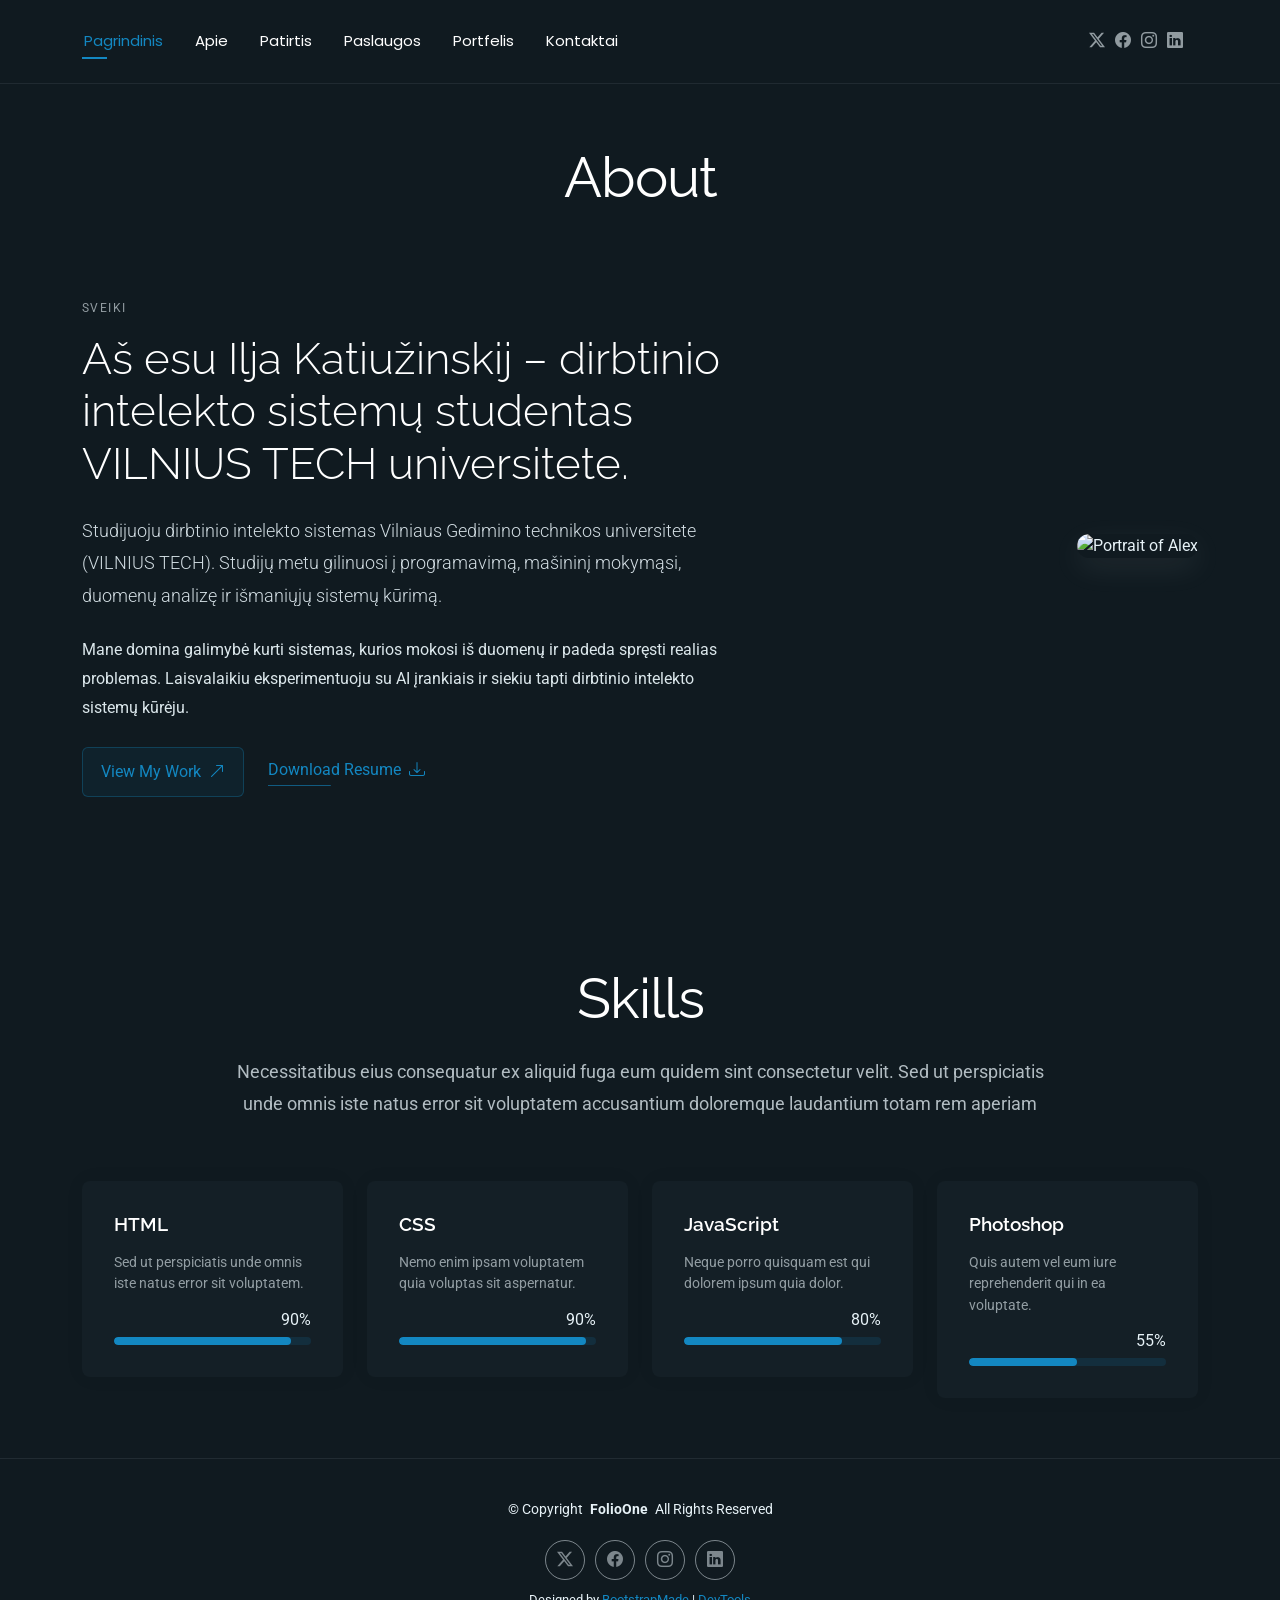
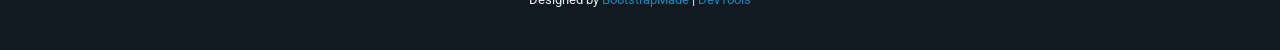
==== commit e898a0fb: "Personalize portfolio for AI student Translate the site navigation into Lithuanian and replace templ" ====
--- a/about.html
+++ b/about.html
@@ -48,16 +48,16 @@
 
       <nav id="navmenu" class="navmenu">
         <ul>
-          <li><a href="index.html">Home</a></li>
-          <li><a href="about.html" class="active">About</a></li>
-          <li><a href="resume.html">Resume</a></li>
-          <li><a href="services.html">Services</a></li>
-          <li><a href="portfolio.html">Portfolio</a></li>
-          <li><a href="contact.html">Contact</a></li>
+          <li><a href="index.html" class="active">Pagrindinis</a></li>
+          <li><a href="about.html">Apie</a></li>
+          <li><a href="resume.html">Patirtis</a></li>
+          <li><a href="services.html">Paslaugos</a></li>
+          <li><a href="portfolio.html">Portfelis</a></li>
+          <li><a href="contact.html">Kontaktai</a></li>
         </ul>
         <i class="mobile-nav-toggle d-xl-none bi bi-list"></i>
       </nav>
-
+      
       <div class="header-social-links">
         <a href="#" class="twitter"><i class="bi bi-twitter-x"></i></a>
         <a href="#" class="facebook"><i class="bi bi-facebook"></i></a>
@@ -84,13 +84,13 @@
         <div class="row align-items-center justify-content-between gy-5 mb-5">
           <div class="col-lg-7" data-aos="fade-right" data-aos-delay="150">
             <div class="intro-content">
-              <span class="eyebrow">Hello there</span>
-              <h2 class="headline">Hi, I'm Brandon - a calm-minded creative developer crafting serene digital journeys</h2>
+              <span class="eyebrow">Sveiki</span>
+              <h2 class="headline">Aš esu Ilja Katiužinskij – dirbtinio intelekto sistemų studentas VILNIUS TECH universitete.</h2>
               <p class="lead">
-                Lorem ipsum dolor sit amet, consectetur adipiscing elit. Pellentesque habitant morbi tristique senectus et netus. Sed interdum, nunc non feugiat tempor, orci lorem luctus ligula, vitae rutrum nisl lorem non nulla.
+                Studijuoju dirbtinio intelekto sistemas Vilniaus Gedimino technikos universitete (VILNIUS TECH). Studijų metu gilinuosi į programavimą, mašininį mokymąsi, duomenų analizę ir išmaniųjų sistemų kūrimą.
               </p>
               <p>
-                Integer posuere lacus in mi fringilla, eget luctus risus pulvinar. Curabitur a arcu a nisl tempus sagittis. Aenean varius, tortor sed porttitor dictum, augue eros viverra lectus, at efficitur magna lacus in risus.
+               Mane domina galimybė kurti sistemas, kurios mokosi iš duomenų ir padeda spręsti realias problemas. Laisvalaikiu eksperimentuoju su AI įrankiais ir siekiu tapti dirbtinio intelekto sistemų kūrėju.
               </p>
 
               <div class="cta-group">
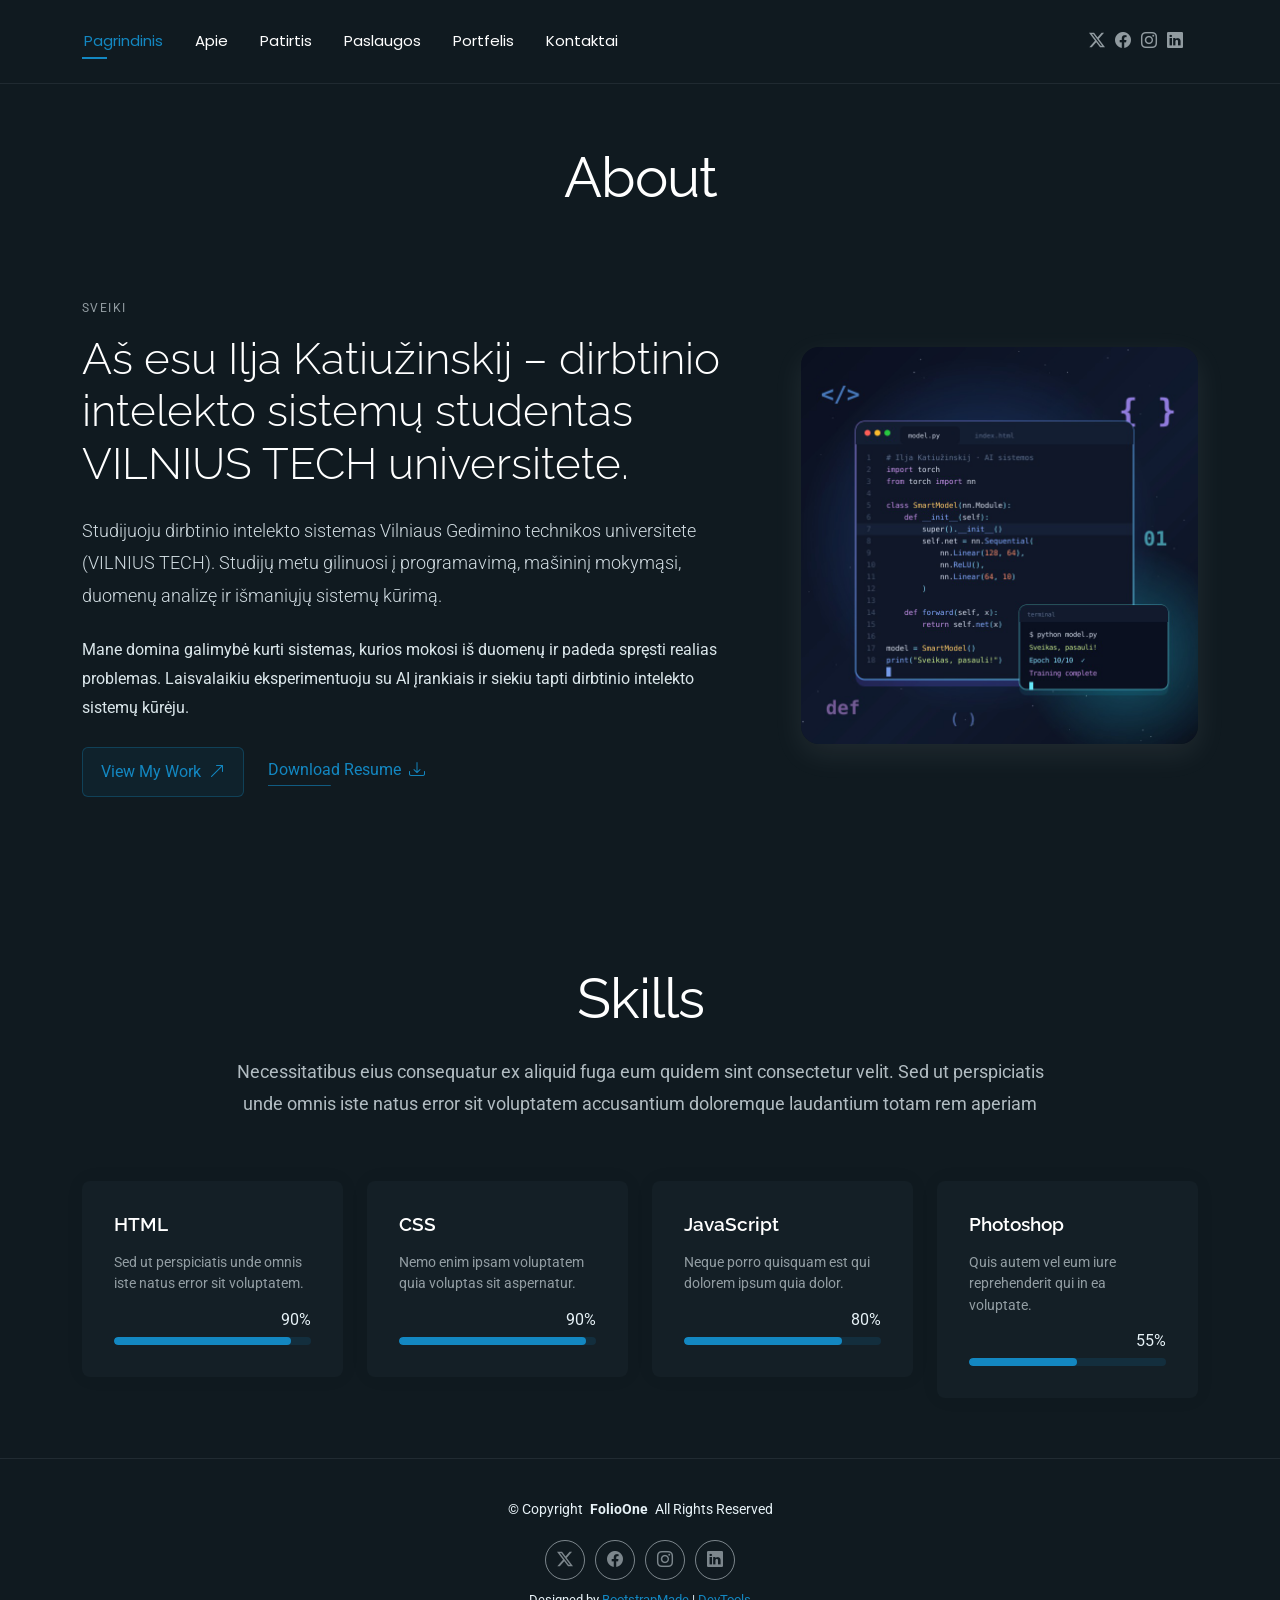
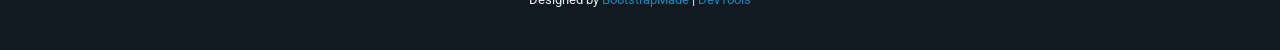
==== commit b4c94290: "." ====
--- a/about.html
+++ b/about.html
@@ -106,7 +106,7 @@
 
           <div class="col-lg-5" data-aos="zoom-in" data-aos-delay="250">
             <figure class="profile-figure text-center text-lg-end">
-              <img src="assets/img/profile/profile-square-11.webp" alt="Portrait of Alex" class="img-fluid profile-photo">
+              <img src="assets\img\about\ai-code.jpg" alt="Portrait of Alex" class="img-fluid profile-photo">
             </figure>
           </div>
         </div>
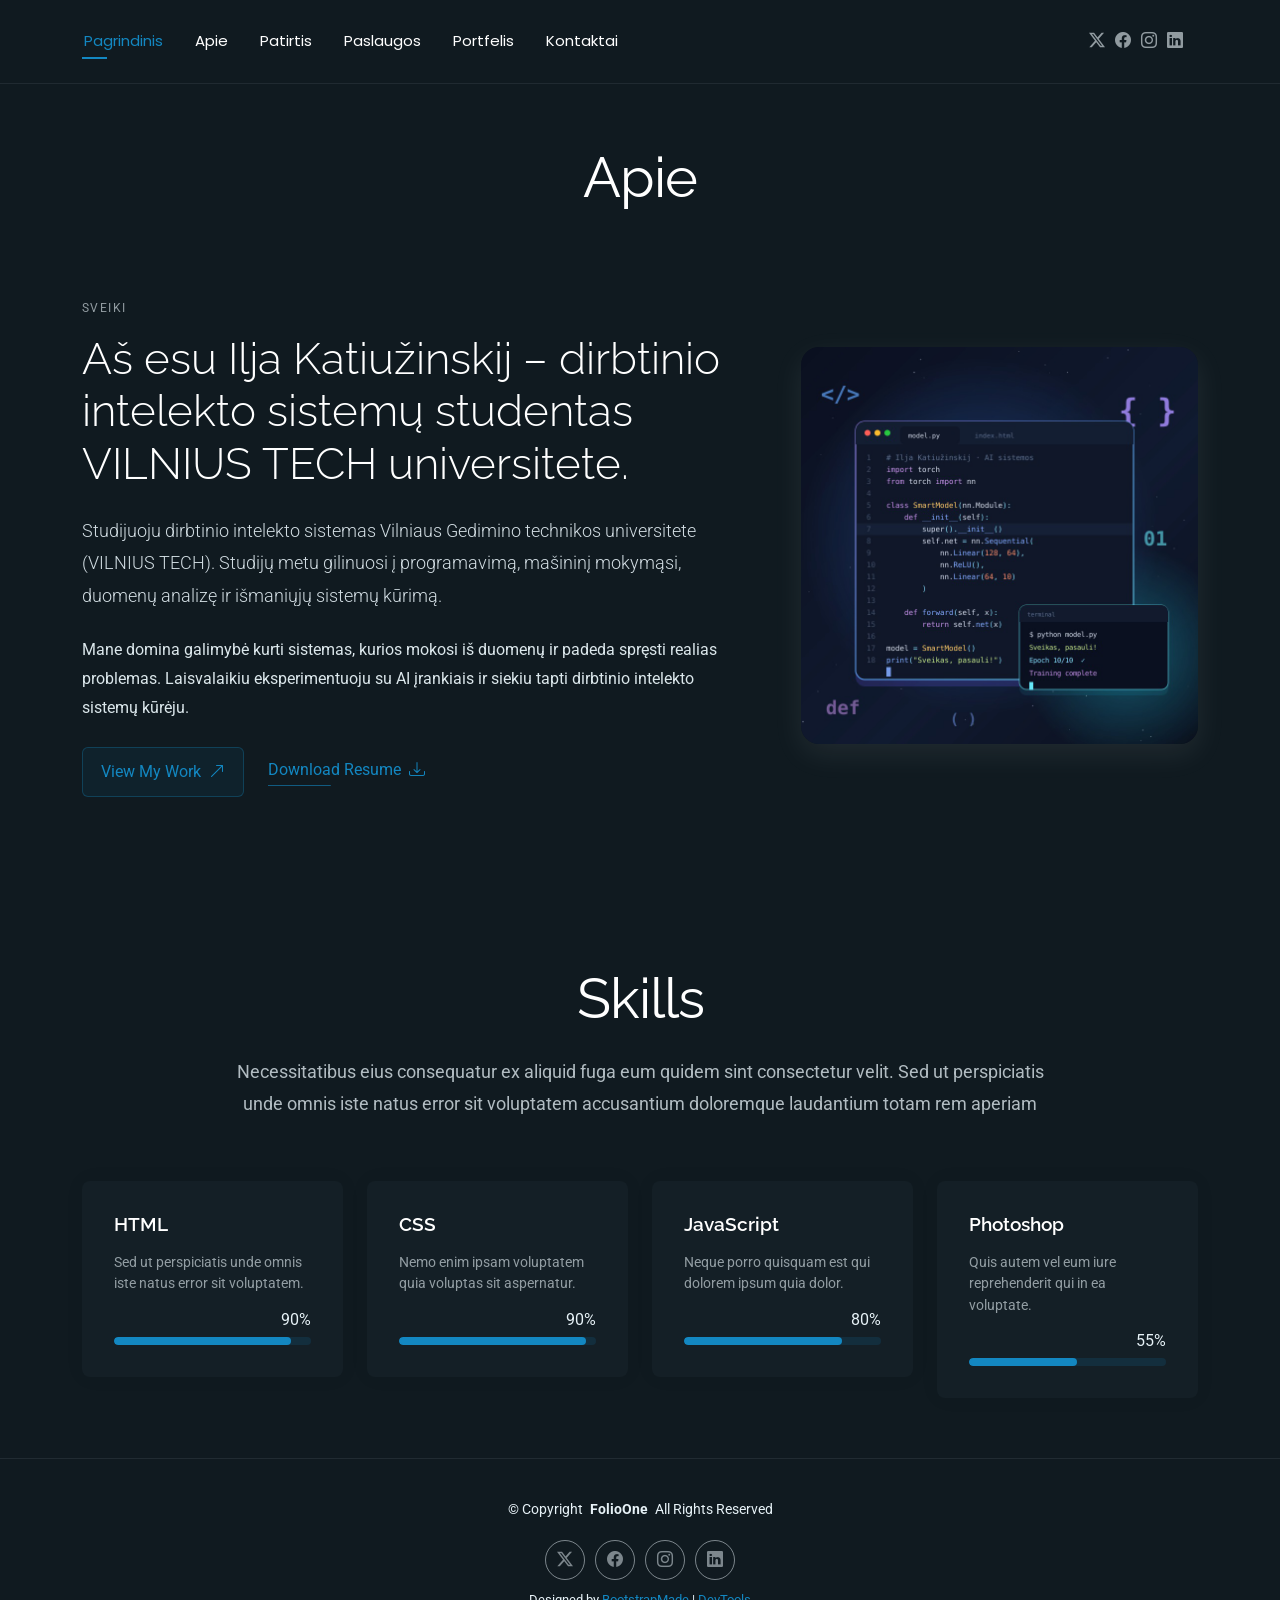
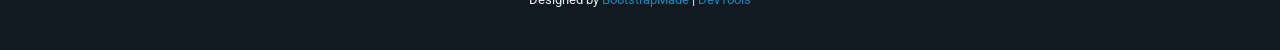
==== commit 0c3d7814: "Localize portfolio content to Lithuanian Translated key page headings and content, replaced the stoc" ====
--- a/about.html
+++ b/about.html
@@ -42,7 +42,7 @@
     <div class="container position-relative d-flex align-items-center justify-content-between">
 
       <!-- <a href="index.html" class="logo d-flex align-items-center me-auto me-xl-0">
-      <img src="assets/img/logo.webp" alt="">
+      <img src="assets/img/logo.webp" alt="Logotipas">
       <h1 class="sitename">FolioOne</h1> 
     </a> -->
 
@@ -75,7 +75,7 @@
 
       <!-- Section Title -->
       <div class="container section-title" data-aos="fade-up">
-        <h2>About</h2>
+        <h2>Apie</h2>
       </div><!-- End Section Title -->
 
       <div class="container" data-aos="fade-up" data-aos-delay="100">
@@ -106,7 +106,7 @@
 
           <div class="col-lg-5" data-aos="zoom-in" data-aos-delay="250">
             <figure class="profile-figure text-center text-lg-end">
-              <img src="assets\img\about\ai-code.jpg" alt="Portrait of Alex" class="img-fluid profile-photo">
+              <img src="assets/img/about/ai-code.jpg" alt="Dirbtinio intelekto iliustracija" class="img-fluid profile-photo">
             </figure>
           </div>
         </div>
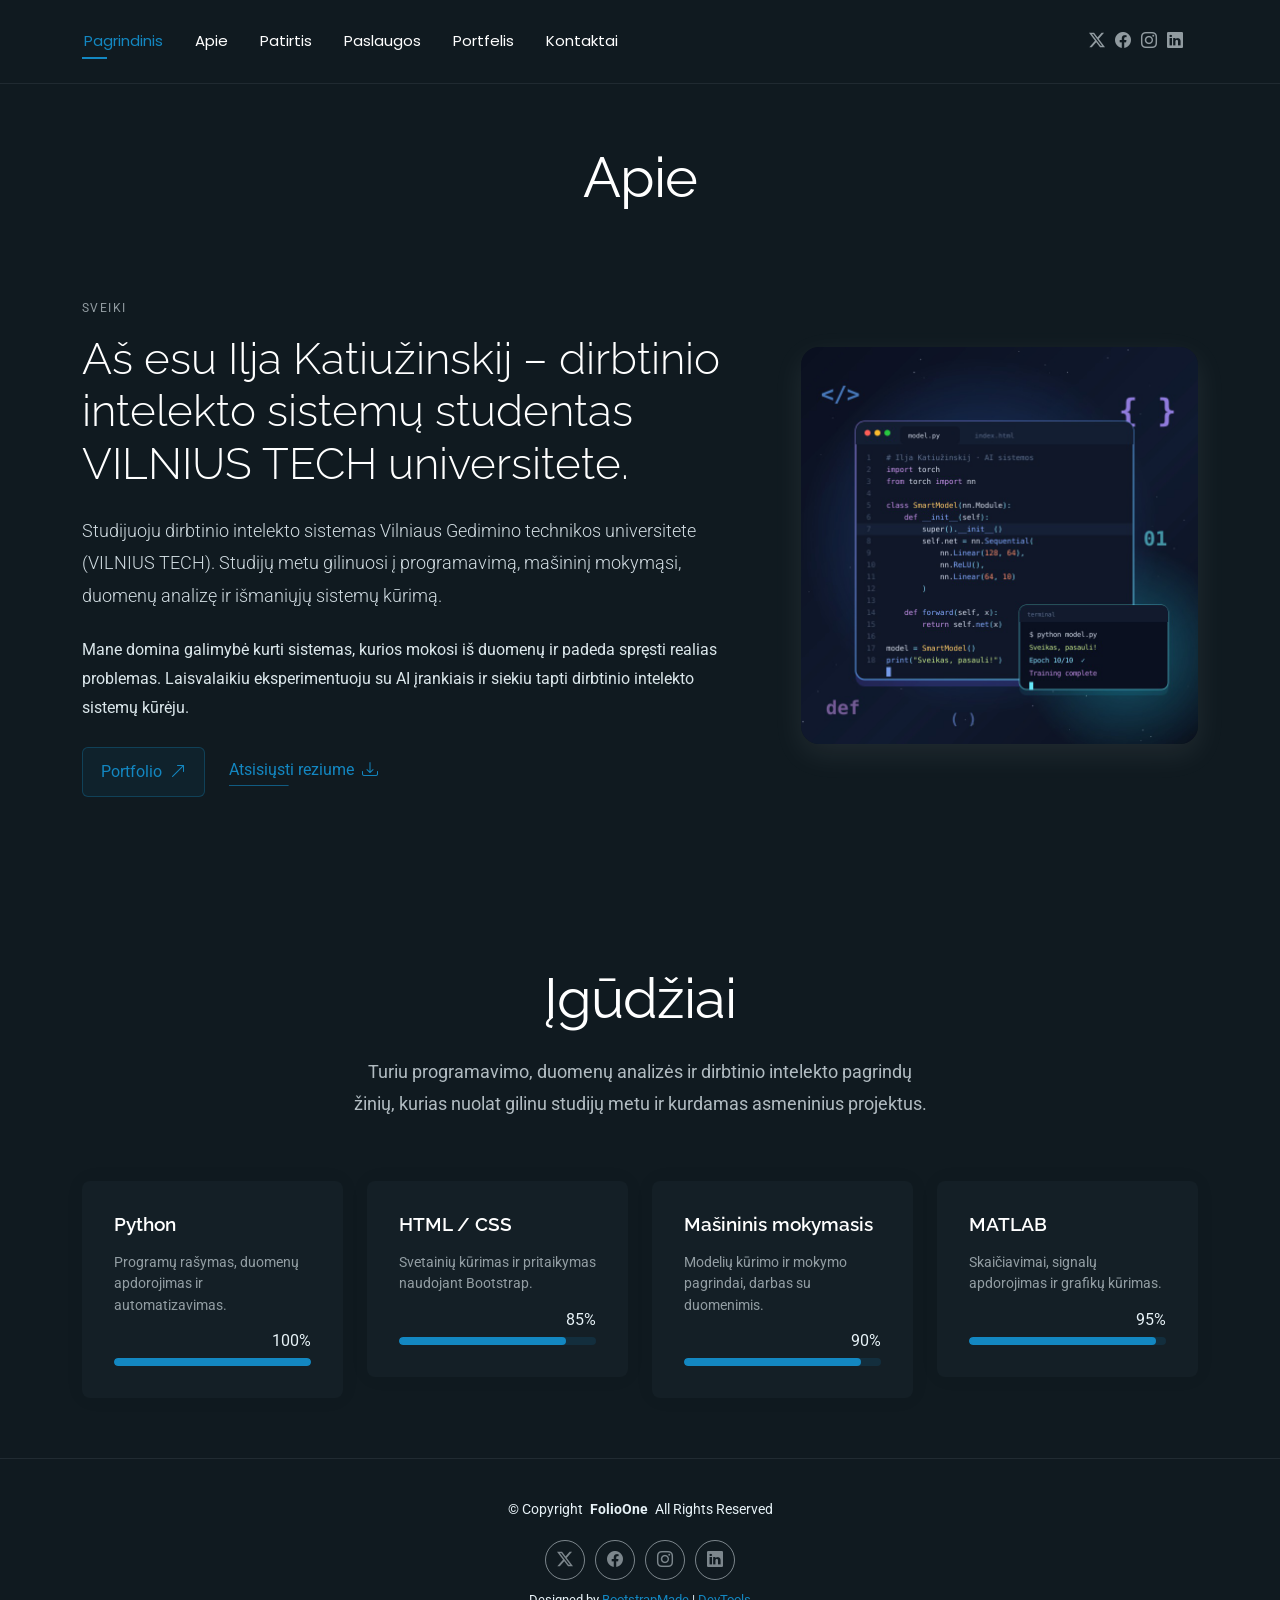
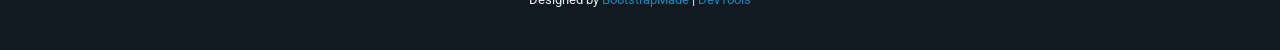
==== commit cde5733c: "Localize portfolio content to Lithuanian Translate key navigation, contact, and skills content into " ====
--- a/about.html
+++ b/about.html
@@ -95,10 +95,10 @@
 
               <div class="cta-group">
                 <a href="#portfolio" class="btn-ghost">
-                  View My Work <i class="bi bi-arrow-up-right"></i>
+                  Portfolio <i class="bi bi-arrow-up-right"></i>
                 </a>
                 <a href="#" class="link-underline">
-                  Download Resume <i class="bi bi-download"></i>
+                  Atsisiųsti reziume <i class="bi bi-download"></i>
                 </a>
               </div>
             </div>
@@ -119,8 +119,8 @@
 
       <!-- Section Title -->
       <div class="container section-title" data-aos="fade-up">
-        <h2>Skills</h2>
-        <p>Necessitatibus eius consequatur ex aliquid fuga eum quidem sint consectetur velit. Sed ut perspiciatis unde omnis iste natus error sit voluptatem accusantium doloremque laudantium totam rem aperiam</p>
+        <h2>Įgūdžiai</h2>
+        <p>Turiu programavimo, duomenų analizės ir dirbtinio intelekto pagrindų žinių, kurias nuolat gilinu studijų metu ir kurdamas asmeninius projektus.</p>
       </div><!-- End Section Title -->
 
       <div class="container" data-aos="fade-up" data-aos-delay="100">
@@ -129,8 +129,30 @@
 
           <div class="col-md-6 col-lg-3" data-aos="fade-up" data-aos-delay="100">
             <div class="skill-box">
-              <h3>HTML</h3>
-              <p>Sed ut perspiciatis unde omnis iste natus error sit voluptatem.</p>
+              <h3>Python</h3>
+              <p>Programų rašymas, duomenų apdorojimas ir automatizavimas.</p>
+              <span class="text-end d-block">100%</span>
+              <div class="progress">
+                <div class="progress-bar" role="progressbar" aria-valuenow="100" aria-valuemin="0" aria-valuemax="100"></div>
+              </div>
+            </div>
+          </div>
+
+          <div class="col-md-6 col-lg-3" data-aos="fade-up" data-aos-delay="200">
+            <div class="skill-box">
+              <h3>HTML / CSS</h3>
+              <p>Svetainių kūrimas ir pritaikymas naudojant Bootstrap.</p>
+              <span class="text-end d-block">85%</span>
+              <div class="progress">
+                <div class="progress-bar" role="progressbar" aria-valuenow="85" aria-valuemin="0" aria-valuemax="100"></div>
+              </div>
+            </div>
+          </div>
+
+          <div class="col-md-6 col-lg-3" data-aos="fade-up" data-aos-delay="300">
+            <div class="skill-box">
+              <h3>Mašininis mokymasis</h3>
+              <p>Modelių kūrimo ir mokymo pagrindai, darbas su duomenimis.</p>
               <span class="text-end d-block">90%</span>
               <div class="progress">
                 <div class="progress-bar" role="progressbar" aria-valuenow="90" aria-valuemin="0" aria-valuemax="100"></div>
@@ -138,35 +160,13 @@
             </div>
           </div>
 
-          <div class="col-md-6 col-lg-3" data-aos="fade-up" data-aos-delay="200">
-            <div class="skill-box">
-              <h3>CSS</h3>
-              <p>Nemo enim ipsam voluptatem quia voluptas sit aspernatur.</p>
-              <span class="text-end d-block">90%</span>
-              <div class="progress">
-                <div class="progress-bar" role="progressbar" aria-valuenow="95" aria-valuemin="0" aria-valuemax="100"></div>
-              </div>
-            </div>
-          </div>
-
-          <div class="col-md-6 col-lg-3" data-aos="fade-up" data-aos-delay="300">
-            <div class="skill-box">
-              <h3>JavaScript</h3>
-              <p>Neque porro quisquam est qui dolorem ipsum quia dolor.</p>
-              <span class="text-end d-block">80%</span>
-              <div class="progress">
-                <div class="progress-bar" role="progressbar" aria-valuenow="80" aria-valuemin="0" aria-valuemax="100"></div>
-              </div>
-            </div>
-          </div>
-
           <div class="col-md-6 col-lg-3" data-aos="fade-up" data-aos-delay="400">
             <div class="skill-box">
-              <h3>Photoshop</h3>
-              <p>Quis autem vel eum iure reprehenderit qui in ea voluptate.</p>
-              <span class="text-end d-block">55%</span>
-              <div class="progress">
-                <div class="progress-bar" role="progressbar" aria-valuenow="55" aria-valuemin="0" aria-valuemax="100">
+              <h3>MATLAB</h3>
+              <p>Skaičiavimai, signalų apdorojimas ir grafikų kūrimas.</p>
+              <span class="text-end d-block">95%</span>
+              <div class="progress">
+                <div class="progress-bar" role="progressbar" aria-valuenow="95" aria-valuemin="0" aria-valuemax="100">
                 </div>
               </div>
             </div>
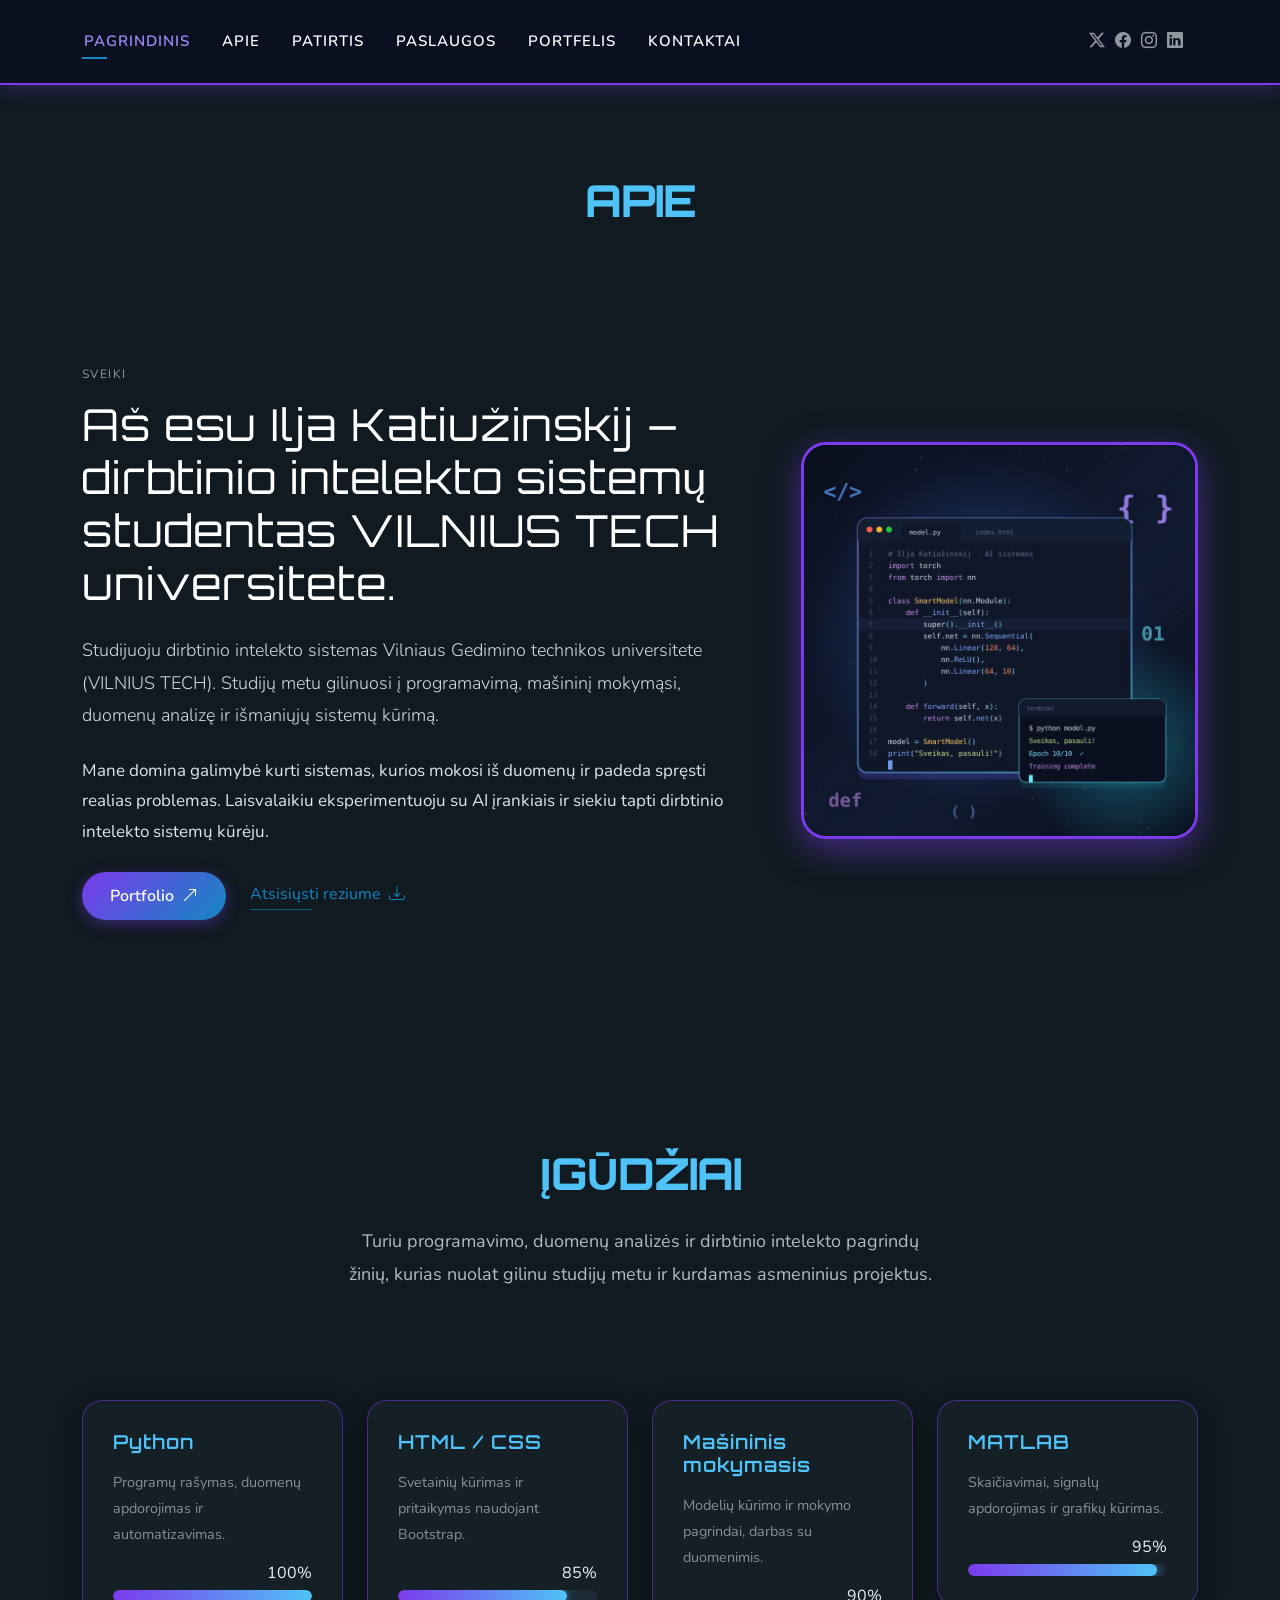
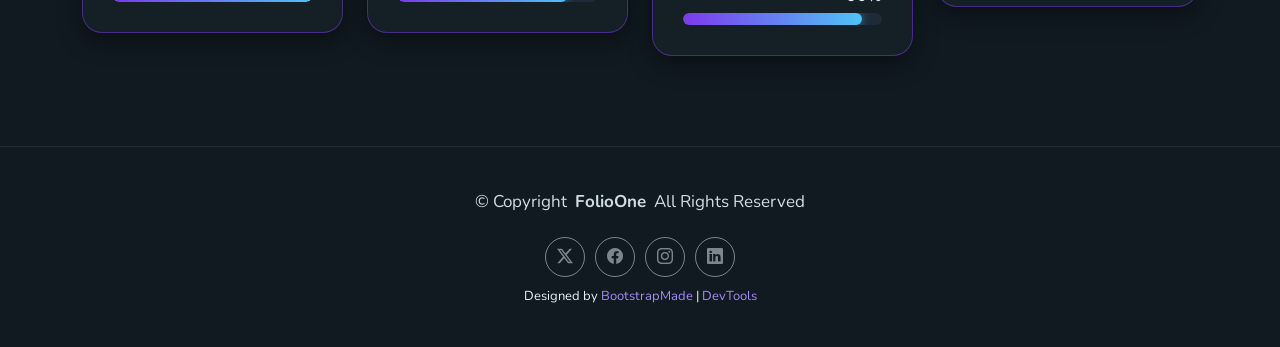
==== commit 667cbdba: "Add custom portfolio styling Introduces a shared custom stylesheet with typography, colors, buttons," ====
--- a/about.html
+++ b/about.html
@@ -26,7 +26,7 @@
 
   <!-- Main CSS File -->
   <link href="assets/css/main.css" rel="stylesheet">
-
+<link href="assets/css/custom.css" rel="stylesheet">
   <!-- =======================================================
   * Template Name: FolioOne
   * Template URL: https://bootstrapmade.com/folioone-bootstrap-portfolio-website-template/
--- a/assets/css/custom.css
+++ b/assets/css/custom.css
@@ -0,0 +1,256 @@
+/* ===== 2. ŠRIFTAI (Typography) ===== */
+
+/* a. Nauji šriftai iš Google Fonts */
+@import url('https://fonts.googleapis.com/css2?family=Orbitron:wght@500;700;800&family=Nunito:wght@400;600&display=swap');
+
+:root {
+  --default-font: "Nunito", sans-serif;
+  --heading-font: "Orbitron", sans-serif;
+  --nav-font: "Nunito", sans-serif;
+}
+
+body {
+  font-family: "Nunito", sans-serif;
+}
+
+/* b. Antraštės h1–h6 */
+h1, h2, h3, h4, h5, h6 {
+  font-family: "Orbitron", sans-serif;
+  letter-spacing: 1px;
+}
+
+h1 {
+  font-size: 46px;
+  font-weight: 800;
+  color: #4fc3f7;
+}
+
+h2 {
+  font-size: 36px;
+  font-weight: 700;
+  color: #ffffff;
+}
+
+h3 {
+  font-size: 24px;
+  font-weight: 700;
+  color: #4fc3f7;
+}
+
+h4 {
+  font-size: 20px;
+  font-weight: 600;
+  color: #ffffff;
+}
+
+h5 {
+  font-size: 16px;
+  font-weight: 600;
+  color: #a78bfa;
+  text-transform: uppercase;
+}
+
+h6 {
+  font-size: 14px;
+  font-weight: 600;
+  color: #cccccc;
+}
+
+/* Sekcijų pavadinimai (Apie, Paslaugos, Portfelis...) */
+.section-title h2 {
+  font-size: 44px;
+  font-weight: 800;
+  text-transform: uppercase;
+  color: #4fc3f7;
+}
+
+/* c. Pastraipos */
+p {
+  font-size: 17px;
+  line-height: 1.8;
+  color: #d0dde3;
+}
+
+/* ===== 3. MYGTUKAI IR NUORODOS ===== */
+
+/* a. Mygtukai */
+.btn,
+.btn-ghost,
+.hero .hero-actions .btn,
+.about .intro-content .cta-group .btn-ghost,
+.php-email-form button[type=submit] {
+  background: linear-gradient(135deg, #7c3aed, #1387c1);
+  color: #ffffff !important;
+  border: none !important;
+  border-radius: 30px;
+  padding: 12px 28px;
+  font-weight: 600;
+  box-shadow: 0 4px 15px rgba(124, 58, 237, 0.4);
+  transition: all 0.3s ease;
+}
+
+/* Užvedus pelę (:hover) – pakyla ir pašviesėja */
+.btn:hover,
+.btn-ghost:hover,
+.hero .hero-actions .btn:hover,
+.about .intro-content .cta-group .btn-ghost:hover,
+.php-email-form button[type=submit]:hover {
+  background: linear-gradient(135deg, #a78bfa, #4fc3f7);
+  transform: translateY(-3px);
+  box-shadow: 0 8px 25px rgba(79, 195, 247, 0.5);
+}
+
+/* Paspaudus (:active) – nusileidžia žemyn */
+.btn:active,
+.btn-ghost:active,
+.hero .hero-actions .btn:active,
+.about .intro-content .cta-group .btn-ghost:active,
+.php-email-form button[type=submit]:active {
+  transform: translateY(1px) scale(0.97);
+  box-shadow: 0 2px 8px rgba(124, 58, 237, 0.4);
+}
+
+/* b. Nuorodos */
+a {
+  color: #a78bfa;
+  text-decoration: none;
+  transition: color 0.3s ease;
+}
+
+a:hover {
+  color: #4fc3f7;
+  text-decoration: underline;
+}
+
+a:active {
+  color: #ffffff;
+}
+
+/* Paslaugų „Plačiau“ nuorodos */
+.services .service-link {
+  color: #a78bfa;
+}
+
+.services .service-link:hover {
+  color: #4fc3f7;
+  letter-spacing: 1px;
+}
+
+/* ===== 4. IŠDĖSTYMAS: MARGIN IR PADDING ===== */
+
+/* a. Didesni tarpai skiltyse „Apie“, „Patirtis“, „Atlikti darbai“ */
+.about.section,
+.skills.section,
+.resume.section,
+.portfolio.section {
+  padding-top: 90px;
+  padding-bottom: 90px;
+}
+
+/* Tarpas po sekcijos pavadinimu */
+.section-title {
+  margin-bottom: 50px;
+}
+
+/* „Apie“: tarpai tarp teksto ir paveikslėlio */
+.about .intro-content p {
+  margin-bottom: 25px;
+}
+
+/* „Patirtis“: tarpai tarp įrašų */
+.resume .resume-item {
+  margin-bottom: 40px;
+  padding: 30px;
+}
+
+/* ===== 4b. BLOKŲ IŠVAIZDA: RĖMELIAI, UŽAPVALINIMAS, ŠEŠĖLIAI ===== */
+
+/* Įgūdžių kortelės („Apie“) */
+.skills .skill-box {
+  padding: 30px;
+  border: 1px solid rgba(124, 58, 237, 0.5);
+  border-radius: 20px;
+  box-shadow: 0 8px 25px rgba(0, 0, 0, 0.4);
+}
+
+/* Patirties blokai */
+.resume .resume-item {
+  border-left: 4px solid #7c3aed;
+  border-radius: 15px;
+  background-color: #141f26;
+  box-shadow: 0 8px 25px rgba(0, 0, 0, 0.4);
+}
+
+/* Portfelio kortelės */
+.portfolio-card {
+  border: 1px solid rgba(79, 195, 247, 0.4);
+  border-radius: 20px;
+  overflow: hidden;
+  box-shadow: 0 10px 30px rgba(0, 0, 0, 0.5);
+  transition: transform 0.3s ease;
+}
+
+.portfolio-card:hover {
+  transform: translateY(-6px);
+}
+
+/* Portfelio kortelės vienodo aukščio */
+.portfolio-card .portfolio-img img {
+  width: 100%;
+  height: 230px;
+  object-fit: contain;
+  background-color: #1e1e1e;
+}
+
+.portfolio-card .portfolio-info {
+  min-height: 230px;
+}
+
+/* Paslaugų kortelės */
+.services .service-item {
+  border: 1px solid rgba(124, 58, 237, 0.5);
+  border-radius: 20px;
+  box-shadow: 0 8px 25px rgba(0, 0, 0, 0.4);
+}
+
+/* Paveikslėlis „Apie“ skiltyje */
+.about .profile-figure .profile-photo {
+  border-radius: 25px;
+  border: 3px solid #7c3aed;
+  box-shadow: 0 10px 35px rgba(124, 58, 237, 0.5);
+}
+/* ===== 5. KOMPONENTŲ STILIUS ===== */
+
+/* 1 komponentas: navigacijos juosta */
+.header {
+  background-color: rgba(11, 16, 32, 0.95) !important;
+  border-bottom: 2px solid #7c3aed;
+  box-shadow: 0 4px 20px rgba(124, 58, 237, 0.3);
+}
+
+.navmenu a,
+.navmenu a:focus {
+  font-weight: 600;
+  text-transform: uppercase;
+  letter-spacing: 1px;
+}
+
+.navmenu li:hover > a,
+.navmenu .active,
+.navmenu .active:focus {
+  color: #a78bfa !important;
+}
+
+/* 2 komponentas: progreso juostos (Įgūdžiai) */
+.skills .skill-box .progress {
+  height: 12px;
+  background-color: #1e2a38;
+  border-radius: 20px;
+  overflow: hidden;
+}
+
+.skills .skill-box .progress .progress-bar {
+  background: linear-gradient(90deg, #7c3aed, #4fc3f7);
+  border-radius: 20px;
+  box-shadow: 0 0 10px rgba(79, 195, 247, 0.6);
+}
